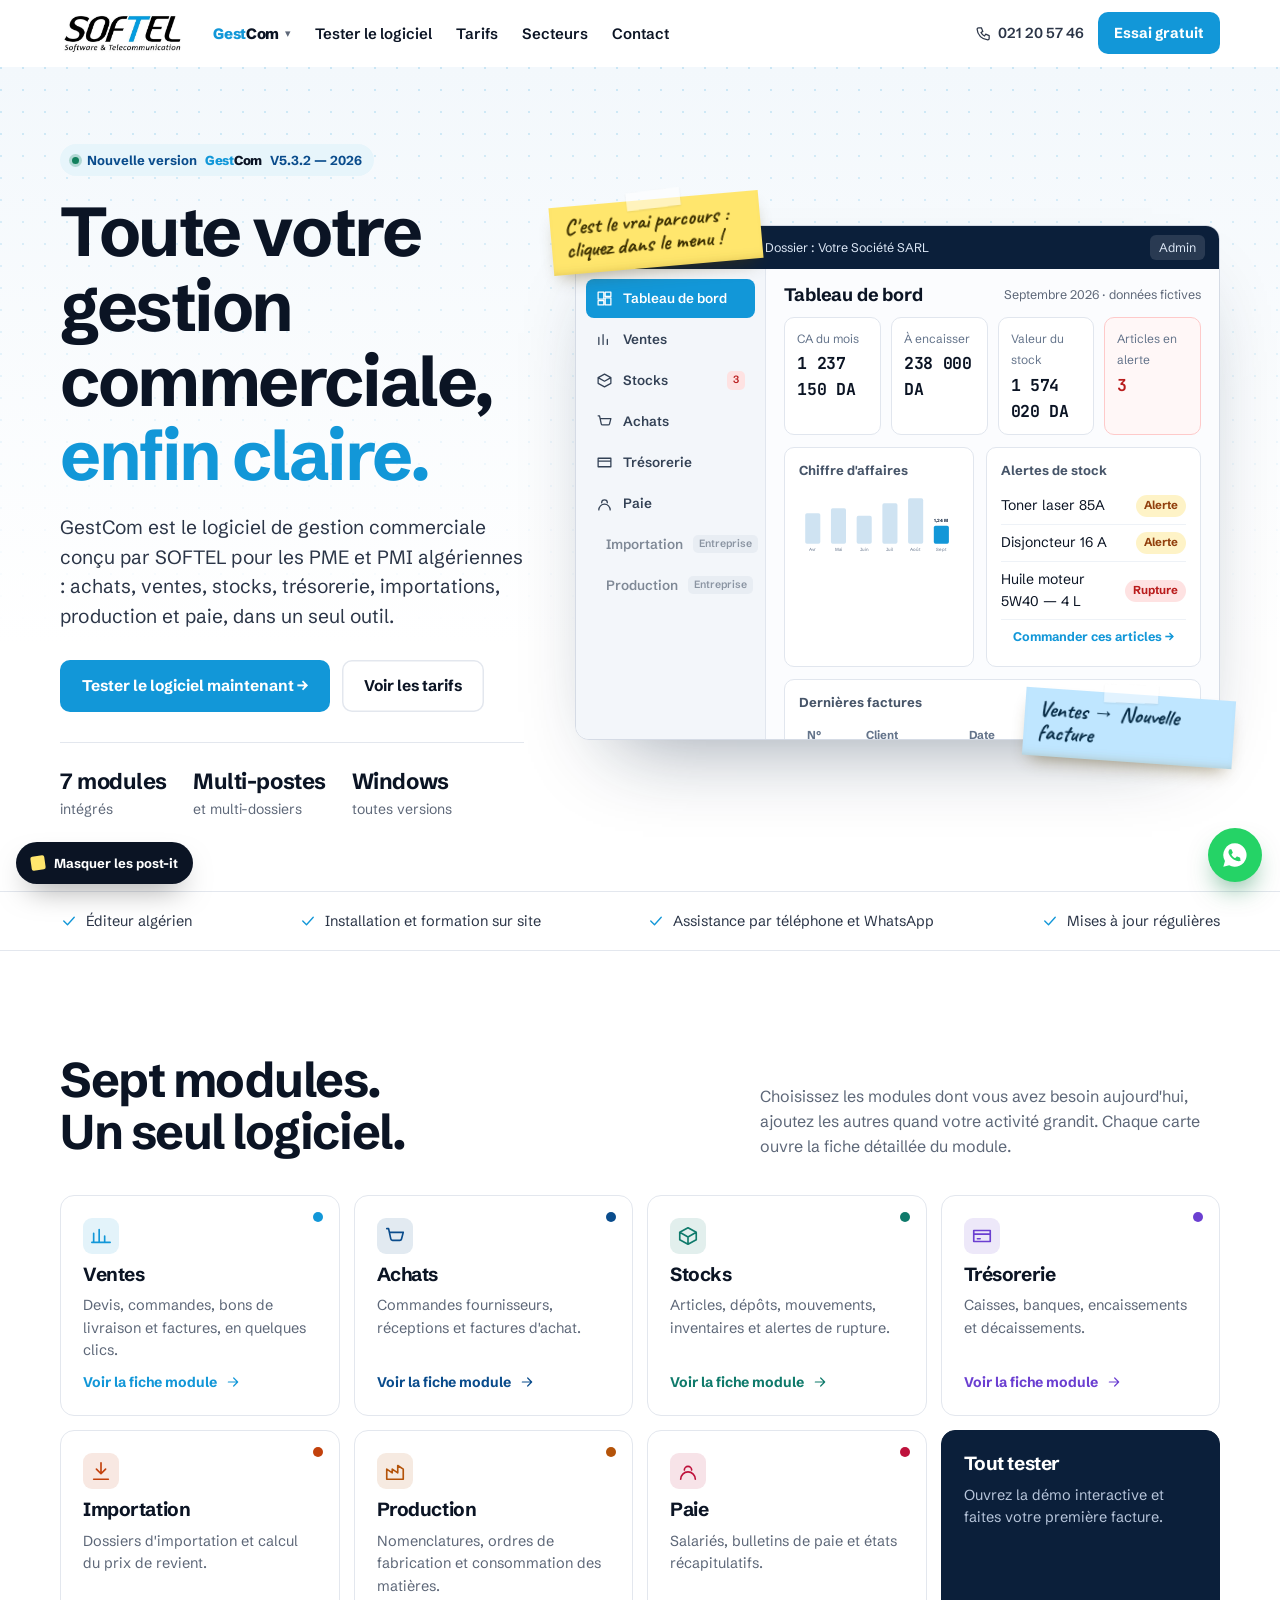
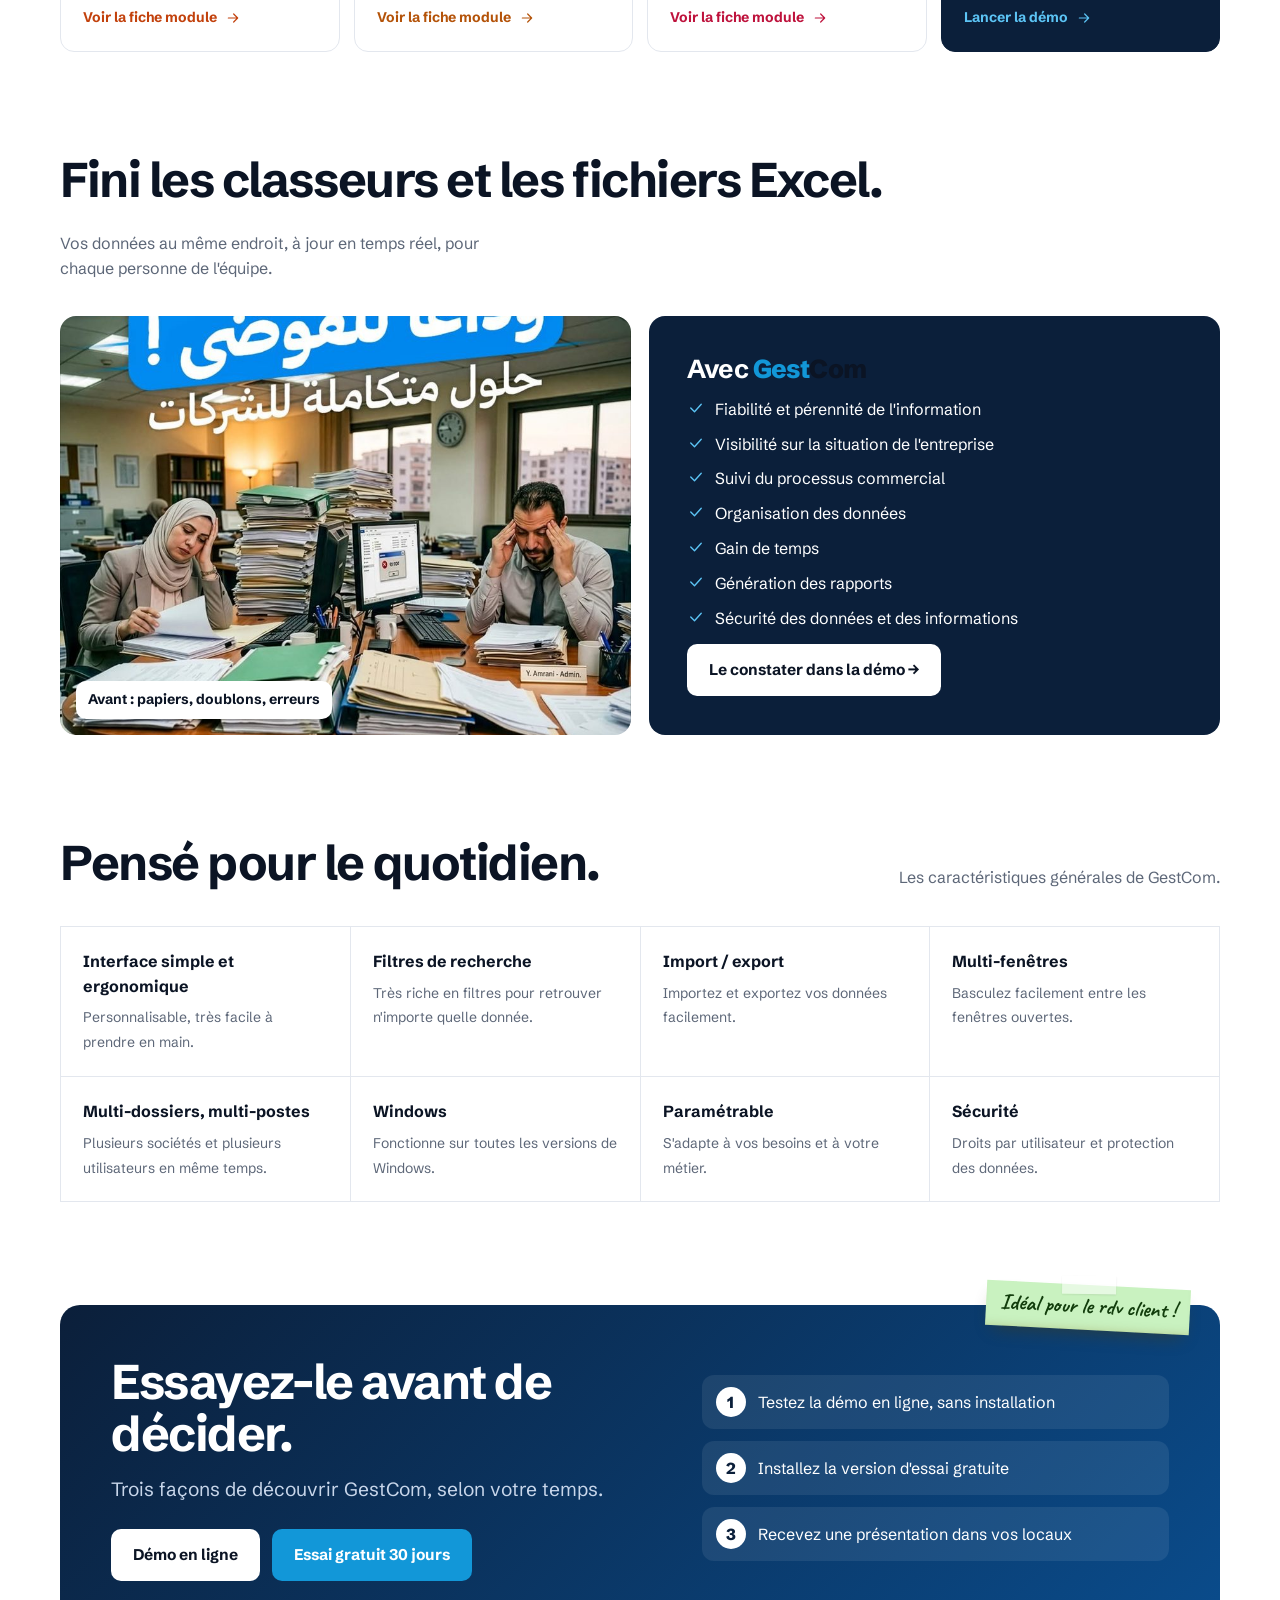
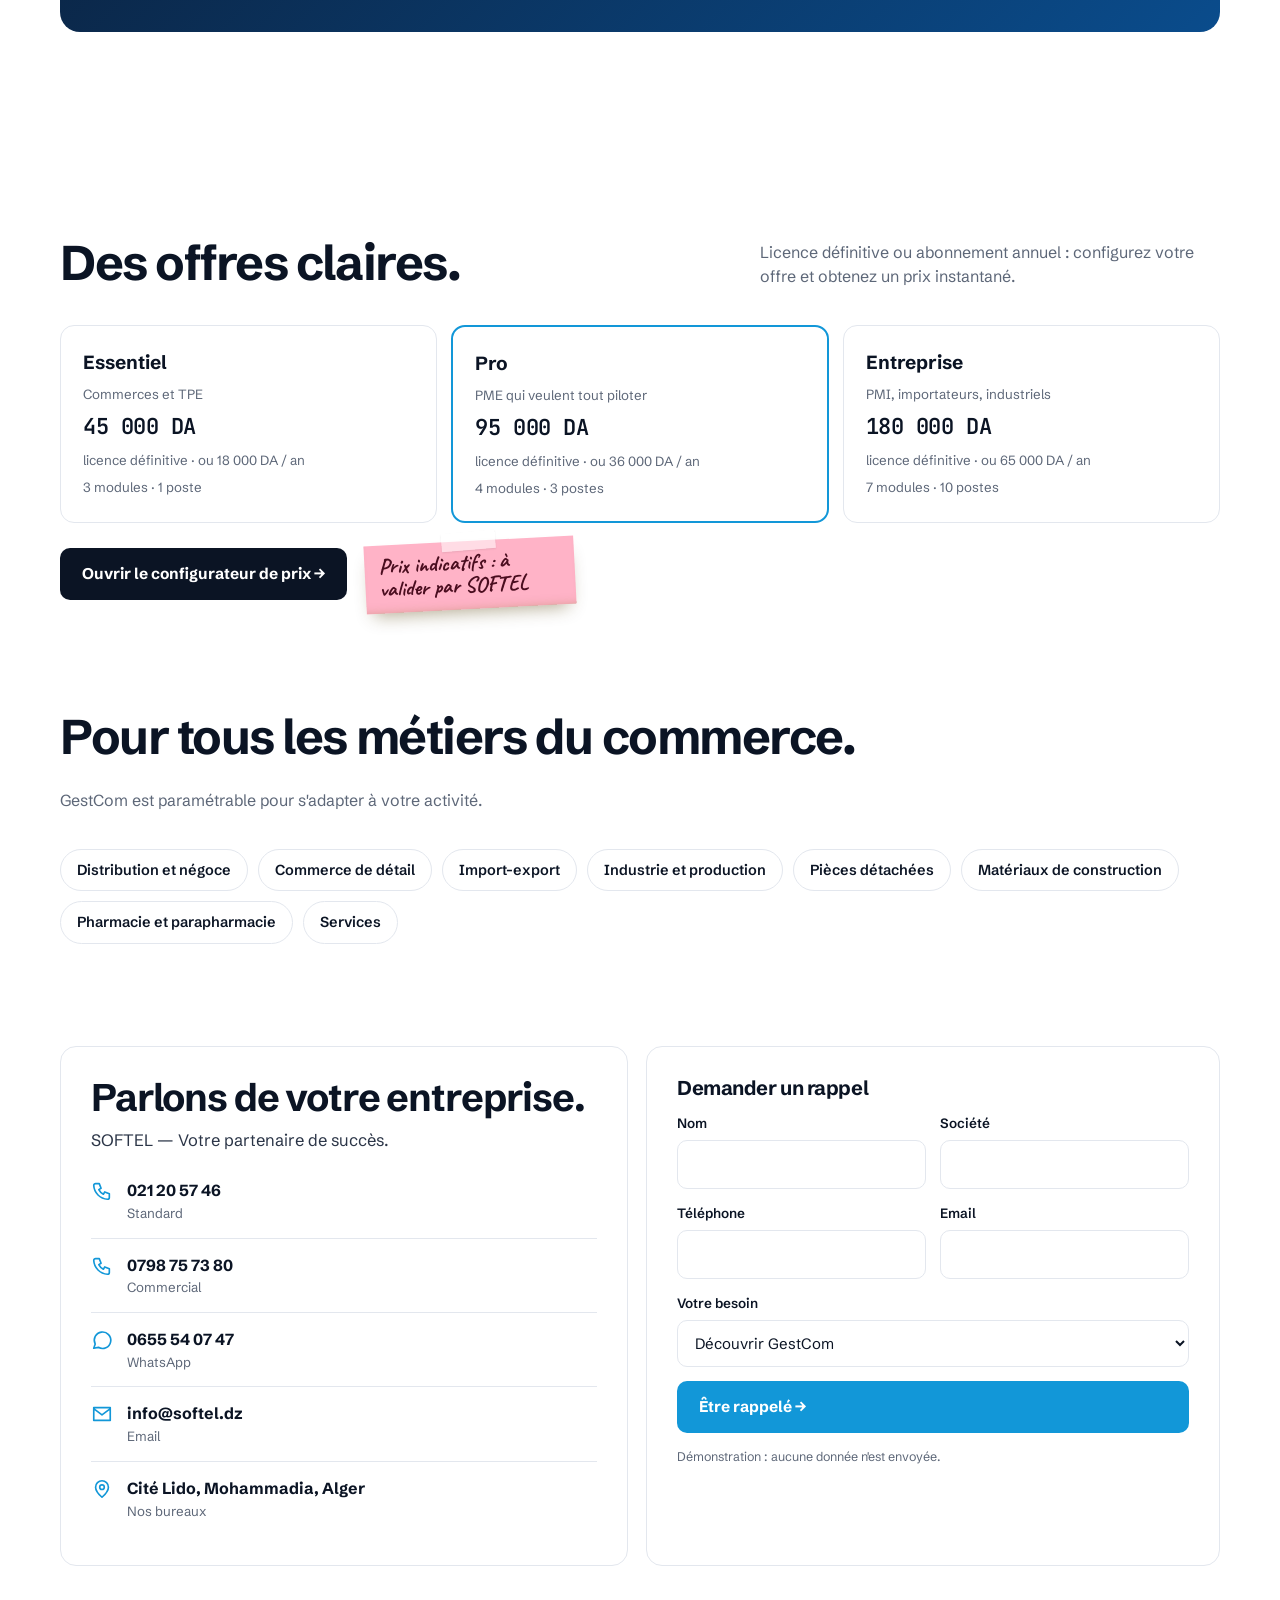
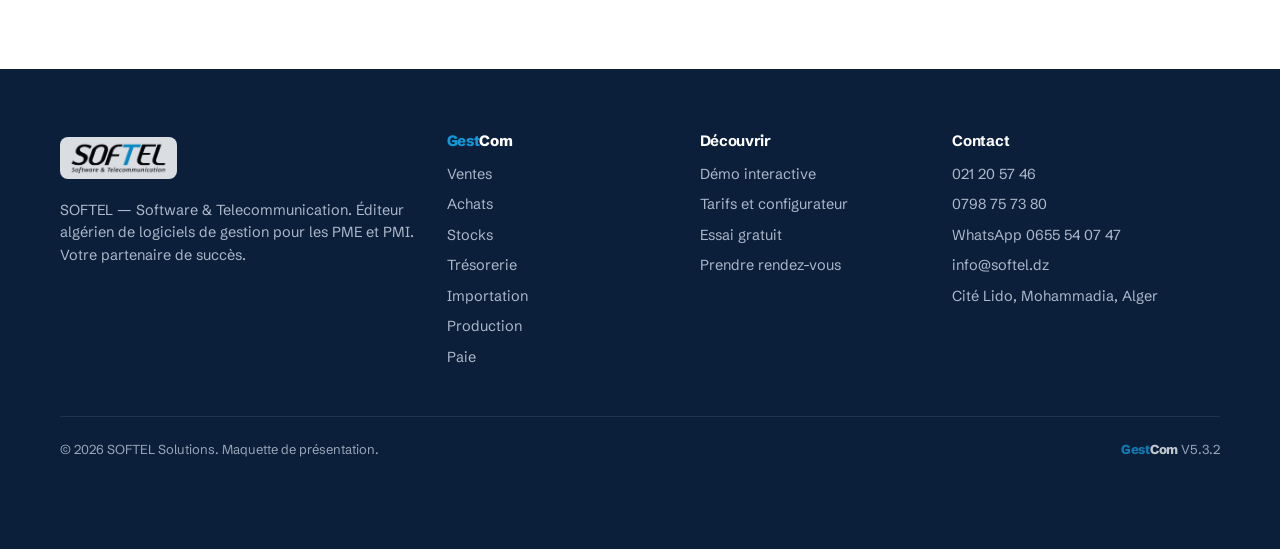
==== index.html @ 3050d49d "Maquette SOFTEL GestCom : démo interactive, modules, tarifs, essai" ====
<!DOCTYPE html>
<html lang="fr"><head>
<meta charset="utf-8"><meta name="viewport" content="width=device-width, initial-scale=1, viewport-fit=cover">
<link rel="preconnect" href="https://fonts.googleapis.com"><link rel="preconnect" href="https://fonts.gstatic.com" crossorigin>
<link href="https://fonts.googleapis.com/css2?family=Schibsted+Grotesk:wght@400;500;600;700;800&family=JetBrains+Mono:wght@400;600&family=Caveat:wght@600;700&display=swap" rel="stylesheet">
<link rel="stylesheet" href="style.css"><link rel="icon" href="img/softel-logo.png">
<title>SOFTEL Solutions — GestCom, logiciel de gestion commerciale</title>
<meta name="description" content="SOFTEL Solutions, éditeur algérien du logiciel de gestion commerciale GestCom : ventes, achats, stocks, trésorerie, importation, production et paie.">
</head><body>
<div id="hdr"></div>
<main id="app">
<section class="hero"><div class="wrap hg">
 <div><span class="tag"><span class="dot"></span>Nouvelle version <span class="gc"><b>Gest</b><i>Com</i></span> V5.3.2 — 2026</span>
  <h1 style="margin-top:18px">Toute votre gestion commerciale, <span style="color:var(--blue)">enfin claire.</span></h1>
  <p class="lead">GestCom est le logiciel de gestion commerciale conçu par SOFTEL pour les PME et PMI algériennes : achats, ventes, stocks, trésorerie, importations, production et paie, dans un seul outil.</p>
  <div class="acts"><a class="btn" href="demo.html">Tester le logiciel maintenant →</a><a class="btn ghost" href="tarifs.html">Voir les tarifs</a></div>
  <div class="proof"><div><b>7 modules</b>intégrés</div><div><b>Multi-postes</b>et multi-dossiers</div><div><b>Windows</b>toutes versions</div></div></div>
 <div class="hsim rv"><div id="hs"></div>
  <span class="postit p1" style="--r:-5deg">C'est le vrai parcours : cliquez dans le menu !</span>
  <span class="postit p2 bl" style="--r:4deg">Ventes → Nouvelle facture</span></div>
</div></section>
<div class="strip"><div class="wrap"><span>ICOK Éditeur algérien</span><span>ICOK Installation et formation sur site</span><span>ICOK Assistance par téléphone et WhatsApp</span><span>ICOK Mises à jour régulières</span></div></div>
<section id="modules"><div class="wrap"><div class="sh2 rv"><h2>Sept modules.<br>Un seul logiciel.</h2><p>Choisissez les modules dont vous avez besoin aujourd'hui, ajoutez les autres quand votre activité grandit. Chaque carte ouvre la fiche détaillée du module.</p></div>
 <div class="mods" id="mods"></div></div></section>
<section style="padding-top:0"><div class="wrap"><div class="sh2 rv"><h2>Fini les classeurs et les fichiers Excel.</h2><p>Vos données au même endroit, à jour en temps réel, pour chaque personne de l'équipe.</p></div>
 <div class="ba rv"><figure><img src="img/chaos.jpg" alt="Bureau encombré de dossiers papier" loading="lazy"><figcaption>Avant : papiers, doublons, erreurs</figcaption></figure>
 <div class="after"><h3 style="font-size:26px">Avec <span class="gc"><b>Gest</b><i>Com</i></span></h3><ul id="benef"></ul><div><a class="btn wh" href="demo.html">Le constater dans la démo →</a></div></div></div></div></section>
<section style="padding-top:0"><div class="wrap"><div class="sh2 rv"><h2>Pensé pour le quotidien.</h2><p>Les caractéristiques générales de GestCom.</p></div><div class="feats rv" id="feats"></div></div></section>
<section style="padding-top:0"><div class="wrap"><div class="tryband rv">
 <div><h2 style="color:#fff">Essayez-le avant de décider.</h2><p class="lead" style="margin:14px 0 24px">Trois façons de découvrir GestCom, selon votre temps.</p><div class="acts"><a class="btn wh" href="demo.html">Démo en ligne</a><a class="btn" href="essai.html">Essai gratuit 30 jours</a></div></div>
 <div class="steps3"><div>Testez la démo en ligne, sans installation</div><div>Installez la version d'essai gratuite</div><div>Recevez une présentation dans vos locaux</div></div>
 <span class="postit gr" style="--r:3deg;top:-20px;right:30px">Idéal pour le rdv client !</span></div></div></section>
<section id="tarifs"><div class="wrap"><div class="sh2 rv"><h2>Des offres claires.</h2><p>Licence définitive ou abonnement annuel : configurez votre offre et obtenez un prix instantané.</p></div>
 <div class="pp rv" id="pp" style="position:relative"></div><div style="margin-top:18px;position:relative" class="rv"><a class="btn dk" href="tarifs.html">Ouvrir le configurateur de prix →</a> <span class="postit inl pk" style="--r:-3deg;margin-left:14px">Prix indicatifs : à valider par SOFTEL</span></div></div></section>
<section id="secteurs" style="padding-top:0"><div class="wrap"><div class="sh2 rv"><h2>Pour tous les métiers du commerce.</h2><p>GestCom est paramétrable pour s'adapter à votre activité.</p></div><div class="sect rv" id="sect"></div></div></section>
<section id="contact" style="padding-top:0"><div class="wrap contact">
 <div class="card rv"><h2 style="font-size:clamp(28px,3vw,40px);margin-bottom:10px">Parlons de votre entreprise.</h2><p class="lead" style="font-size:16.5px;margin-bottom:10px">SOFTEL — Votre partenaire de succès.</p><div id="cinfo"></div></div>
 <div class="card rv"><h3 style="margin-bottom:14px">Demander un rappel</h3><form id="cf" class="fg"><label class="fld">Nom<input required></label><label class="fld">Société<input></label><label class="fld">Téléphone<input type="tel" required></label><label class="fld">Email<input type="email"></label><label class="fld full">Votre besoin<select><option>Découvrir GestCom</option><option>Demander un devis</option><option>Planifier une installation</option><option>Assistance client</option></select></label><button class="btn full">Être rappelé →</button><p class="note full">Démonstration : aucune donnée n'est envoyée.</p></form></div>
</div></section></main>
<div id="ftr"></div>
<script src="data.js"></script><script src="app.js"></script><script src="sim.js"></script>
<script>
Shell.init();
document.querySelectorAll('.strip span').forEach(s=>s.innerHTML=s.innerHTML.replace('ICOK',ic(I.check,18)));
mountSim(document.getElementById('hs'),{compact:true,start:'dash'});
document.getElementById('mods').innerHTML=MODULES.map(m=>`<a class="mod" href="module.html?m=${m.id}" style="--c:${m.c}"><span class="pls" title="Cliquez pour voir la fiche"></span><span class="mi" style="--c:${m.c}">${ic(m.ic)}</span><h3>${m.n}</h3><p>${m.s}</p><span class="go">Voir la fiche module ${ic(I.arrow,16)}</span></a>`).join('')+`<a class="mod all" href="demo.html" style="--c:#5cc4f5"><h3>Tout tester</h3><p>Ouvrez la démo interactive et faites votre première facture.</p><span class="go" style="color:#5cc4f5">Lancer la démo ${ic(I.arrow,16)}</span></a>`;
document.getElementById('benef').innerHTML=BENEFITS.map(b=>`<li>${ic(I.check,18)}<span>${b}</span></li>`).join('');
document.getElementById('feats').innerHTML=FEATURES.map(f=>`<div><b>${f[0]}</b><span>${f[1]}</span></div>`).join('');
document.getElementById('sect').innerHTML=SECTORS.map(s=>`<span>${s}</span>`).join('');
document.getElementById('pp').innerHTML=PLANS.map(p=>`<a class="${p.hl?'hl':''}" href="tarifs.html?plan=${p.id}"><b style="font-size:19px">${p.n}</b><small>${p.for}</small><span class="pr">${DA(p.lic)}</span><small>licence définitive · ou ${DA(p.ab)} / an</small><small>${p.mods.length} modules · ${p.postes} poste${p.postes>1?'s':''}</small></a>`).join('');
document.getElementById('cinfo').innerHTML=[[I.phone,SF.fixe,'Standard',SF.fixeTel],[I.phone,SF.mob,'Commercial',SF.mobTel],[I.wa,SF.wa2,'WhatsApp',SF.wa],[I.mail,SF.email,'Email','mailto:'+SF.email],[I.pin,SF.addr,'Nos bureaux',SF.map]].map(c=>`<a class="cl" href="${c[3]}"${c[3].startsWith('http')?' target="_blank" rel="noopener"':''}>${ic(c[0])}<span><b>${c[1]}</b><small>${c[2]}</small></span></a>`).join('');
document.getElementById('cf').onsubmit=e=>{e.preventDefault();e.target.innerHTML='<div class="full" style="padding:20px 0"><h3>Merci, nous vous rappelons rapidement.</h3><p class="note">(Simulation)</p></div>'};
document.querySelector('h1+.lead')||0;
</script></body></html>
---- style.css ----
:root{--ink:#0b1424;--ink2:#2b3547;--mut:#5d6778;--line:#e3e7ee;--bg:#fff;--paper:#f5f7fa;--blue:#1297d8;--deep:#0a4c8c;--navy:#0b1f3a;--ok:#12805c;--warn:#c2410c;--r:10px;--f:'Schibsted Grotesk',system-ui,sans-serif;--m:'JetBrains Mono',ui-monospace,monospace;--hand:'Caveat',cursive}
*{box-sizing:border-box;margin:0;padding:0}html{scroll-behavior:smooth;overflow-x:clip}
body{font-family:var(--f);color:var(--ink);background:var(--bg);line-height:1.55;-webkit-font-smoothing:antialiased;overflow-x:clip}
img{max-width:100%;display:block}a{color:inherit;text-decoration:none}button,input,select,textarea{font:inherit;color:inherit}
.wrap{max-width:1240px;margin:0 auto;padding-inline:clamp(16px,4vw,40px)}
h1,h2,h3,h4{line-height:1.08;letter-spacing:-.022em;font-weight:700}
h1{font-size:clamp(38px,5.4vw,72px);letter-spacing:-.035em}
h2{font-size:clamp(30px,3.8vw,50px);letter-spacing:-.03em}
h3{font-size:20px}
section{padding-block:clamp(60px,8vw,112px)}
.mono{font-family:var(--m);font-size:.9em}
.lead{font-size:clamp(17px,1.5vw,19.5px);color:var(--ink2);max-width:58ch}
.gc{font-weight:800;letter-spacing:-.02em;white-space:nowrap}.gc b{color:var(--blue);font-weight:800}.gc i{font-style:normal;color:var(--ink)}
.dark .gc i,.ft .gc i{color:#fff}
.btn{display:inline-flex;align-items:center;gap:10px;background:var(--blue);color:#fff;border:0;border-radius:var(--r);padding:14px 22px;font-weight:700;font-size:15.5px;cursor:pointer;transition:.2s;white-space:nowrap}
.btn:hover{background:var(--deep)}.btn.sm{padding:10px 16px;font-size:14.5px}
.btn.ghost{background:transparent;color:var(--ink);box-shadow:inset 0 0 0 1.5px var(--line)}.btn.ghost:hover{box-shadow:inset 0 0 0 1.5px var(--ink)}
.btn.dk{background:var(--ink)}.btn.dk:hover{background:#000}
.btn.wh{background:#fff;color:var(--ink)}
.acts{display:flex;gap:12px;flex-wrap:wrap}
.rv{opacity:0;transform:translateY(18px);transition:opacity .7s cubic-bezier(.2,.7,.2,1),transform .7s cubic-bezier(.2,.7,.2,1)}.rv.in{opacity:1;transform:none}
@media (prefers-reduced-motion:reduce){.rv{opacity:1;transform:none}*{animation:none!important}}
/* header */
.hd{position:sticky;top:0;z-index:50;background:rgba(255,255,255,.92);backdrop-filter:blur(12px);-webkit-backdrop-filter:blur(12px);border-bottom:1px solid transparent;transition:.25s}
.hd.solid{border-color:var(--line)}
.hdi{display:flex;align-items:center;gap:28px;padding-block:12px}
.logo img{height:42px;width:auto}
.nav{display:flex;align-items:center;gap:24px;font-weight:600;font-size:15px;flex:1}
.nav>a.act,.nav>a:hover{color:var(--blue)}
.dd{position:relative}.dd>button{border:0;background:transparent;cursor:pointer;display:flex;gap:6px;align-items:center;padding:8px 0;font-weight:700}
.car{font-size:11px;color:var(--mut)}
.ddm{position:absolute;top:100%;left:-18px;width:620px;display:grid;grid-template-columns:1fr 1fr;gap:4px;background:#fff;border:1px solid var(--line);border-radius:14px;padding:10px;box-shadow:0 30px 60px -30px rgba(11,20,36,.35);opacity:0;pointer-events:none;transform:translateY(6px);transition:.2s}
.dd:hover .ddm,.dd:focus-within .ddm{opacity:1;pointer-events:auto;transform:none}
.ddm a{display:flex;gap:12px;padding:10px;border-radius:10px}.ddm a:hover{background:var(--paper)}
.ddm b{display:block;font-size:14.5px}.ddm small{color:var(--mut);font-size:12.5px;line-height:1.35;display:block}
.mi{width:36px;height:36px;border-radius:9px;background:color-mix(in srgb,var(--c) 12%,#fff);color:var(--c);display:grid;place-items:center;flex:none}
.hr{display:flex;align-items:center;gap:14px}.lnk{display:inline-flex;gap:6px;align-items:center;font-weight:600;font-size:14.5px;color:var(--ink2)}
.burger{display:none;width:42px;height:42px;border:1px solid var(--line);background:#fff;border-radius:10px;font-size:19px;cursor:pointer}
.mnav{display:none}
@media(max-width:1020px){.nav,.lnk{display:none}.burger{display:grid;place-items:center}.hdi{justify-content:space-between}.mnav.open{display:flex;flex-direction:column;padding:6px clamp(16px,4vw,40px) 18px;border-top:1px solid var(--line)}.mnav a{padding:12px 0;border-bottom:1px solid var(--line);font-weight:600}}
/* post-it */
@keyframes bob{0%,100%{transform:rotate(var(--r)) translateY(0)}50%{transform:rotate(var(--r)) translateY(-4px)}}
.postit{position:absolute;z-index:6;font-family:var(--hand);font-size:22px;line-height:1.05;font-weight:700;color:#3b2f00;background:#ffe66d;padding:10px 14px 12px;min-width:120px;max-width:210px;box-shadow:0 10px 18px -8px rgba(80,60,0,.45),inset 0 -8px 12px -10px rgba(120,90,0,.35);transform:rotate(var(--r));animation:bob 3.2s ease-in-out infinite;pointer-events:none}
.postit::before{content:"";position:absolute;top:-9px;left:50%;width:54px;height:18px;margin-left:-27px;background:rgba(255,255,255,.55);transform:rotate(-2deg);box-shadow:0 1px 2px rgba(0,0,0,.08)}
.postit.pk{background:#ffb3c7;color:#4a0d1f}.postit.bl{background:#bfe6ff;color:#062b45}.postit.gr{background:#c9f2c0;color:#123d0c}
.postit.inl{position:relative;display:inline-block;vertical-align:middle}
.nopost .postit{display:none!important}
.ptog{position:fixed;left:16px;bottom:calc(16px + env(safe-area-inset-bottom,0px));z-index:80;display:inline-flex;align-items:center;gap:9px;border:0;cursor:pointer;background:var(--ink);color:#fff;font-weight:700;font-size:13px;padding:11px 15px;border-radius:999px;box-shadow:0 14px 30px -12px rgba(0,0,0,.5)}
.ptog .pin{width:14px;height:14px;background:#ffe66d;border-radius:2px;transform:rotate(-8deg)}
.wa{position:fixed;right:18px;bottom:calc(18px + env(safe-area-inset-bottom,0px));z-index:70;width:54px;height:54px;border-radius:50%;background:#25d366;color:#fff;display:grid;place-items:center;box-shadow:0 14px 28px -10px rgba(0,120,60,.7)}
#toast{position:fixed;top:84px;right:18px;z-index:95;background:var(--ink);color:#fff;border-radius:12px;padding:14px 18px;max-width:340px;transform:translateX(130%);transition:.35s cubic-bezier(.2,.8,.2,1);font-size:14.5px}
#toast.on{transform:none}
/* footer */
.ft{background:var(--navy);color:#c9d3e3;padding-top:64px}
.ft .logo img{background:#fff;border-radius:8px;padding:4px 8px}
.ftop{display:grid;grid-template-columns:1.6fr 1fr 1fr 1.2fr;gap:30px}
.ftop p{margin-top:16px;max-width:360px;font-size:14.5px;opacity:.85}
.ftop h4{color:#fff;font-size:15px;margin-bottom:10px}
.ftop a{display:block;font-size:14.5px;padding:4px 0;opacity:.85}.ftop a:hover{opacity:1;color:#fff}
.fbot{display:flex;justify-content:space-between;gap:12px;flex-wrap:wrap;border-top:1px solid rgba(255,255,255,.12);margin-top:44px;padding-block:22px 90px;font-size:13px;opacity:.75}
@media(max-width:860px){.ftop{grid-template-columns:1fr 1fr}.ftop>div:first-child{grid-column:1/-1}}
/* forms */
.fld{display:flex;flex-direction:column;gap:6px;font-size:13.5px;font-weight:600}
.fld input,.fld select,.fld textarea{border:1px solid var(--line);border-radius:var(--r);padding:12px 13px;font-weight:400;font-size:15px;background:#fff;outline:0}
.fld input:focus,.fld select:focus,.fld textarea:focus{border-color:var(--blue);box-shadow:0 0 0 3px color-mix(in srgb,var(--blue) 18%,transparent)}
.fg{display:grid;grid-template-columns:1fr 1fr;gap:14px}.fg .full{grid-column:1/-1}
@media(max-width:620px){.fg{grid-template-columns:1fr}}
.card{background:#fff;border:1px solid var(--line);border-radius:16px;padding:clamp(20px,2.6vw,30px)}
.note{font-size:12.5px;color:var(--mut)}
.crumb{font-size:13px;color:var(--mut);padding-top:22px}.crumb a:hover{color:var(--blue)}
.tag{display:inline-flex;align-items:center;gap:8px;font-size:13px;font-weight:700;color:var(--deep);background:color-mix(in srgb,var(--blue) 10%,#fff);padding:6px 12px;border-radius:999px}
.tag .dot{width:7px;height:7px;border-radius:50%;background:var(--ok);box-shadow:0 0 0 3px color-mix(in srgb,var(--ok) 25%,transparent)}
/* ===== Simulateur GestCom ===== */
.sim{background:#fff;border:1px solid #d5dbe5;border-radius:14px;overflow:hidden;box-shadow:0 40px 80px -40px rgba(11,31,58,.45);font-size:14px;text-align:left}
.stb{display:flex;align-items:center;gap:12px;padding:9px 14px;background:#0b1f3a;color:#dbe6f5;font-size:12.5px}
.stb .gc i{color:#fff}.dots{display:flex;gap:6px}.dots i{width:10px;height:10px;border-radius:50%;background:#ff5f57}.dots i:nth-child(2){background:#febc2e}.dots i:nth-child(3){background:#28c840}
.stt{flex:1;white-space:nowrap;overflow:hidden;text-overflow:ellipsis}.usr{background:rgba(255,255,255,.12);padding:3px 9px;border-radius:6px}
.sbody{display:grid;grid-template-columns:190px 1fr;min-height:520px}
.snav{background:#f3f6fa;border-right:1px solid #e1e6ee;padding:10px;display:flex;flex-direction:column;gap:2px}
.snav button{display:flex;align-items:center;gap:10px;border:0;background:transparent;padding:9px 10px;border-radius:8px;cursor:pointer;font-weight:600;font-size:13.5px;color:#334155;text-align:left}
.snav button:hover{background:#e7edf5}.snav button.on{background:#1297d8;color:#fff}
.snav button.lk{opacity:.6}.snav em{margin-left:auto;font-style:normal;font-size:10.5px;background:#e2e8f0;color:#475569;padding:1px 6px;border-radius:5px}
.snav em.al{background:#fee2e2;color:#b91c1c}.snav button.on em{background:rgba(255,255,255,.25);color:#fff}
.smain{padding:16px 18px;overflow:auto;max-height:640px;background:#fbfcfe}
.sim.cmp .smain{max-height:470px}.sim.cmp .sbody{min-height:470px}
.sh{display:flex;justify-content:space-between;align-items:center;gap:10px;margin-bottom:12px;flex-wrap:wrap}.sh h4{font-size:18px;letter-spacing:-.01em}
.kpis{display:grid;grid-template-columns:repeat(4,1fr);gap:10px;margin-bottom:12px}.kpis.k2{grid-template-columns:repeat(3,1fr)}
.kpis div{background:#fff;border:1px solid #e1e6ee;border-radius:10px;padding:10px 12px}.kpis small{color:#64748b;font-size:12px}.kpis b{display:block;font-size:16.5px;font-family:var(--m);letter-spacing:-.02em;margin-top:2px}
.kpis .al{border-color:#fecaca;background:#fff7f7}.kpis .al b{color:#b91c1c}
.g2{display:grid;grid-template-columns:1.4fr 1fr;gap:12px}.g2b{grid-template-columns:.8fr 1.2fr}
.pn{background:#fff;border:1px solid #e1e6ee;border-radius:10px;padding:12px 14px;margin-bottom:12px}
.pn h5{font-size:13px;color:#475569;margin-bottom:8px;font-weight:700}
.chart{width:100%;height:auto}.chart text{font-size:10px;fill:#64748b;font-family:var(--f)}.chart text.v{fill:#0b1f3a;font-weight:700}
.row{display:flex;justify-content:space-between;align-items:center;gap:10px;padding:7px 0;border-bottom:1px solid #eef2f7}.row:last-child{border:0}.rw{display:flex;gap:6px;align-items:center;flex-wrap:wrap;justify-content:flex-end}
.bd{font-size:11.5px;font-weight:700;padding:2px 8px;border-radius:999px;white-space:nowrap}.bd.ok{background:#dcfce7;color:#166534}.bd.wt{background:#fef3c7;color:#92400e}.bd.ko{background:#fee2e2;color:#b91c1c}
.sb{display:inline-flex;align-items:center;gap:6px;border:1px solid #d5dbe5;background:#fff;padding:6px 11px;border-radius:7px;font-weight:700;font-size:12.5px;cursor:pointer;white-space:nowrap}
.sb:hover{border-color:#1297d8;color:#1297d8}.sb.pr{background:#1297d8;border-color:#1297d8;color:#fff}.sb.pr:hover{background:#0a4c8c;color:#fff}.sb.ln{border-color:transparent;color:#1297d8}
.tbl{overflow-x:auto}.tbl table,.doc table{width:100%;border-collapse:collapse;font-size:13px}
.tbl th,.doc th{text-align:left;font-size:11.5px;color:#64748b;font-weight:700;padding:7px 8px;border-bottom:1px solid #e1e6ee;white-space:nowrap}
.tbl td,.doc td{padding:8px;border-bottom:1px solid #eef2f7;vertical-align:middle}.n{text-align:right!important;white-space:nowrap}
.srch{border:1px solid #d5dbe5;border-radius:8px;padding:7px 10px;font-size:13px;width:220px}
.fl select{border:1px solid #d5dbe5;border-radius:6px;padding:5px;font-size:13px;max-width:230px}.fl input{width:64px;border:1px solid #d5dbe5;border-radius:6px;padding:5px;text-align:right}
.sl{display:flex;flex-direction:column;gap:4px;font-weight:700;font-size:12.5px;margin-bottom:10px}.sl select{border:1px solid #d5dbe5;border-radius:7px;padding:8px;font-size:14px;max-width:360px}
.tot{margin:12px 0 10px auto;max-width:300px;display:grid;gap:4px}.tot div{display:flex;justify-content:space-between;font-size:13.5px}.tot b{font-family:var(--m)}.tot .big{font-size:16px;border-top:1px solid #e1e6ee;padding-top:6px}
.pos{color:#15803d;font-family:var(--m)}.neg{color:#b91c1c;font-family:var(--m)}
.emp{display:block;width:100%;text-align:left;border:1px solid transparent;background:transparent;padding:9px 10px;border-radius:8px;cursor:pointer}.emp small{display:block;color:#64748b}.emp.on{background:#e8f4fb;border-color:#bfe0f3}
.lockv{text-align:center;padding:50px 20px;display:flex;flex-direction:column;align-items:center;gap:10px}.lockv h4{font-size:22px}
.rel{position:relative;display:inline-block}
.postit.n-new{top:44px;right:-10px;font-size:19px;min-width:150px}.postit.n-val{bottom:44px;right:0;font-size:19px}
.simod{position:fixed;inset:0;z-index:100;background:rgba(6,14,28,.6);display:grid;place-items:center;padding:16px;overflow:auto}
.doc{background:#fff;color:#0b1424;max-width:640px;width:100%;border-radius:10px;padding:28px;font-size:14px}
.dh{display:flex;justify-content:space-between;gap:16px;border-bottom:2px solid #0b1f3a;padding-bottom:12px}
@media(max-width:760px){.sbody{grid-template-columns:1fr}.snav{flex-direction:row;overflow-x:auto;border-right:0;border-bottom:1px solid #e1e6ee}.snav button{flex:none}.snav button span{white-space:nowrap}.kpis{grid-template-columns:1fr 1fr}.kpis.k2{grid-template-columns:1fr 1fr}.g2,.g2b{grid-template-columns:1fr}.stt{font-size:11px}.smain{max-height:none}.postit.n-new{right:auto;left:0}}
@media print{body>*:not(.simod){display:none!important}.simod{position:static;background:none;padding:0}.doc .acts{display:none}}
/* ===== Accueil ===== */
.hero{padding-block:clamp(40px,6vw,80px) 70px;background:linear-gradient(180deg,#f3f8fc 0%,#fff 70%);position:relative;overflow:hidden}
.hero::before{content:"";position:absolute;inset:0;background:radial-gradient(circle at 1px 1px,rgba(18,151,216,.18) 1px,transparent 0) 0 0/22px 22px;mask:linear-gradient(180deg,#000,transparent 70%);pointer-events:none}
.hg{position:relative;display:grid;grid-template-columns:.9fr 1.25fr;gap:clamp(24px,4vw,56px);align-items:center}
.hero h1 .gc{font-size:1em}
.hero .lead{margin:20px 0 28px}
.proof{display:flex;gap:26px;flex-wrap:wrap;margin-top:30px;padding-top:22px;border-top:1px solid var(--line);font-size:14px;color:var(--mut)}
.proof b{display:block;font-size:22px;color:var(--ink);letter-spacing:-.02em}
.hsim{position:relative}
.hsim .postit.p1{top:-26px;left:-24px}.hsim .postit.p2{bottom:-22px;right:-14px}
@media(max-width:1020px){.hg{grid-template-columns:1fr}.hsim .postit.p1{left:8px}}
.strip{border-block:1px solid var(--line);background:#fff}
.strip .wrap{display:flex;justify-content:space-between;gap:20px;flex-wrap:wrap;padding-block:18px;font-size:14.5px;color:var(--ink2)}
.strip span{display:inline-flex;align-items:center;gap:8px}.strip svg{color:var(--blue)}
.sh2{display:flex;justify-content:space-between;align-items:flex-end;gap:24px;flex-wrap:wrap;margin-bottom:36px}.sh2 p{max-width:460px;color:var(--mut)}
.mods{display:grid;grid-template-columns:repeat(4,1fr);gap:14px}
.mod{position:relative;border:1px solid var(--line);border-radius:14px;padding:22px;display:flex;flex-direction:column;gap:10px;transition:.25s;background:#fff}
.mod:hover{border-color:var(--c);transform:translateY(-3px);box-shadow:0 20px 40px -26px rgba(11,31,58,.35)}
.mod h3{font-size:19px}.mod p{font-size:14.5px;color:var(--mut)}
.mod .go{margin-top:auto;display:inline-flex;align-items:center;gap:8px;font-weight:700;font-size:14px;color:var(--c)}
.mod .pls{position:absolute;top:16px;right:16px;width:10px;height:10px;border-radius:50%;background:var(--c);box-shadow:0 0 0 0 var(--c);animation:pl 2s infinite}
@keyframes pl{0%{box-shadow:0 0 0 0 color-mix(in srgb,var(--c) 60%,transparent)}70%{box-shadow:0 0 0 10px transparent}100%{box-shadow:0 0 0 0 transparent}}
.mod.all{background:var(--navy);color:#fff;border-color:var(--navy);justify-content:center}.mod.all p{color:#b8c6db}
@media(max-width:1020px){.mods{grid-template-columns:1fr 1fr}}@media(max-width:560px){.mods{grid-template-columns:1fr}}
.ba{display:grid;grid-template-columns:1fr 1fr;gap:18px;align-items:stretch}
.ba figure{position:relative;border-radius:16px;overflow:hidden;min-height:340px}
.ba img{width:100%;height:100%;object-fit:cover;position:absolute;inset:0}
.ba figcaption{position:absolute;left:16px;bottom:16px;background:#fff;border-radius:10px;padding:8px 12px;font-weight:700;font-size:14px}
.after{background:var(--navy);color:#fff;border-radius:16px;padding:clamp(24px,3vw,40px);display:flex;flex-direction:column;gap:14px}
.after ul{list-style:none;display:grid;gap:10px}.after li{display:flex;gap:10px;align-items:flex-start}.after li svg{color:#5cc4f5;flex:none;margin-top:2px}
@media(max-width:860px){.ba{grid-template-columns:1fr}}
.feats{display:grid;grid-template-columns:repeat(4,1fr);border-top:1px solid var(--line);border-left:1px solid var(--line)}
.feats div{border-right:1px solid var(--line);border-bottom:1px solid var(--line);padding:22px}
.feats b{display:block;margin-bottom:6px;font-size:16px}.feats span{font-size:14px;color:var(--mut)}
@media(max-width:900px){.feats{grid-template-columns:1fr 1fr}}@media(max-width:520px){.feats{grid-template-columns:1fr}}
.tryband{background:linear-gradient(135deg,#0b1f3a,#0a4c8c);color:#fff;border-radius:20px;padding:clamp(28px,4vw,54px);display:grid;grid-template-columns:1.2fr 1fr;gap:30px;align-items:center;position:relative}
.tryband .lead{color:#c8d6ea}.tryband .steps3{display:grid;gap:12px;counter-reset:s}
.tryband .steps3 div{display:flex;gap:12px;align-items:center;background:rgba(255,255,255,.08);border-radius:12px;padding:12px 14px;counter-increment:s}
.tryband .steps3 div::before{content:counter(s);width:30px;height:30px;border-radius:50%;background:#fff;color:var(--navy);display:grid;place-items:center;font-weight:800;flex:none}
@media(max-width:860px){.tryband{grid-template-columns:1fr}}
.sect{display:flex;flex-wrap:wrap;gap:10px}.sect span{border:1px solid var(--line);border-radius:999px;padding:9px 16px;font-weight:600;font-size:14.5px;background:#fff}
.pp{display:grid;grid-template-columns:repeat(3,1fr);gap:14px}
.pp a{border:1px solid var(--line);border-radius:14px;padding:22px;display:flex;flex-direction:column;gap:6px;position:relative;transition:.2s}.pp a:hover{border-color:var(--blue)}
.pp a.hl{border:2px solid var(--blue)}.pp .pr{font-family:var(--m);font-size:22px;font-weight:600;letter-spacing:-.02em}.pp small{color:var(--mut)}
@media(max-width:860px){.pp{grid-template-columns:1fr}}
.contact{display:grid;grid-template-columns:1fr 1fr;gap:18px}
.cl{display:flex;gap:14px;align-items:flex-start;padding:14px 0;border-bottom:1px solid var(--line)}.cl:last-child{border:0}.cl svg{color:var(--blue);flex:none;margin-top:2px}.cl small{display:block;color:var(--mut)}
@media(max-width:860px){.contact{grid-template-columns:1fr}}
/* ===== Pages ===== */
.ph{padding-block:10px 30px}.ph h1{font-size:clamp(34px,4.6vw,60px);margin-top:12px}.ph .lead{margin-top:14px}
.demo-l{display:grid;grid-template-columns:1fr 300px;gap:22px;align-items:start;padding-bottom:70px}
.miss{position:sticky;top:88px;display:flex;flex-direction:column;gap:12px}
.mbar{height:8px;border-radius:4px;background:var(--line);overflow:hidden}.mbar i{display:block;height:100%;background:var(--ok);transition:width .5s}
.mt{display:flex;gap:10px;align-items:flex-start;font-size:14.5px;padding:10px 0;border-bottom:1px solid var(--line);cursor:pointer}
.mt .cb{width:22px;height:22px;border-radius:6px;border:2px solid var(--line);flex:none;display:grid;place-items:center;color:#fff}
.mt.done .cb{background:var(--ok);border-color:var(--ok)}.mt.done span{text-decoration:line-through;color:var(--mut)}
.mt small{display:block;color:var(--mut)}
.win{background:#e9f8f1;border:1px solid #b7e6cf;border-radius:14px;padding:16px;display:none}.win.on{display:block}
@media(max-width:1020px){.demo-l{grid-template-columns:1fr}.miss{position:static;order:-1}}
.demo-wrap{position:relative}
.demo-wrap .postit.d1{top:-30px;left:24px}.demo-wrap .postit.d2{top:120px;left:-20px}
@media(max-width:760px){.demo-wrap .postit.d2{display:none}}
/* tarifs */
.bill{display:inline-flex;background:var(--paper);border:1px solid var(--line);border-radius:12px;padding:4px;gap:4px}
.bill button{border:0;background:transparent;padding:10px 16px;border-radius:9px;font-weight:700;cursor:pointer;font-size:14.5px}.bill button.on{background:#fff;box-shadow:0 2px 8px -3px rgba(0,0,0,.2)}
.plans{display:grid;grid-template-columns:repeat(3,1fr);gap:16px;margin-top:26px}
.plan{border:1px solid var(--line);border-radius:18px;padding:26px;display:flex;flex-direction:column;gap:14px;position:relative;background:#fff;cursor:pointer;transition:.2s}
.plan:hover{border-color:var(--blue)}.plan.on{border:2px solid var(--blue);box-shadow:0 30px 60px -36px rgba(18,151,216,.6)}
.plan .pop{position:absolute;top:-12px;left:24px;background:var(--blue);color:#fff;font-size:12px;font-weight:800;padding:4px 10px;border-radius:999px}
.plan .pr{font-family:var(--m);font-size:32px;font-weight:600;letter-spacing:-.03em}.plan .pr small{font-family:var(--f);font-size:14px;color:var(--mut);font-weight:500;letter-spacing:0}
.plan ul{list-style:none;display:grid;gap:8px;font-size:14.5px}.plan li{display:flex;gap:9px}.plan li svg{color:var(--ok);flex:none;margin-top:2px}.plan li.no{color:#9aa3b2}.plan li.no svg{color:#cbd2dc}
@media(max-width:960px){.plans{grid-template-columns:1fr}}
.cfg{display:grid;grid-template-columns:1fr 380px;gap:22px;align-items:start;margin-top:40px}
.cfgsum{position:sticky;top:88px}
.opt{display:flex;justify-content:space-between;align-items:center;gap:12px;padding:14px 0;border-bottom:1px solid var(--line)}
.opt label{display:flex;gap:12px;align-items:center;cursor:pointer;font-weight:600}.opt input[type=checkbox]{width:19px;height:19px;accent-color:var(--blue)}
.opt small{color:var(--mut);font-weight:400;display:block}
.rng{width:100%;accent-color:var(--blue)}
.srow{display:flex;justify-content:space-between;gap:10px;font-size:14.5px;padding:5px 0}.srow b{font-family:var(--m)}
.srow.t{border-top:1px solid var(--line);margin-top:8px;padding-top:12px;font-size:19px}
@media(max-width:960px){.cfg{grid-template-columns:1fr}.cfgsum{position:static}}
table.cmp{width:100%;border-collapse:collapse;font-size:14.5px}table.cmp th,table.cmp td{padding:12px;border-bottom:1px solid var(--line);text-align:center}table.cmp th:first-child,table.cmp td:first-child{text-align:left}
table.cmp thead th{font-size:15px}.yes{color:var(--ok);font-weight:800}.nop{color:#c0c7d2}
details.faq{border-bottom:1px solid var(--line);padding:16px 0}details.faq summary{font-weight:700;cursor:pointer;font-size:16.5px}details.faq p{margin-top:10px;color:var(--ink2);max-width:75ch}
/* module */
.mh{display:grid;grid-template-columns:1fr 1fr;gap:clamp(24px,4vw,56px);align-items:center;padding-block:20px 60px}
.mkp{display:grid;grid-template-columns:repeat(3,1fr);gap:10px;margin-top:26px}.mkp div{border:1px solid var(--line);border-radius:12px;padding:14px}.mkp b{display:block;font-size:20px;letter-spacing:-.02em}.mkp small{color:var(--mut)}
.flist{display:grid;grid-template-columns:1fr 1fr;gap:12px}.flist div{display:flex;gap:12px;border:1px solid var(--line);border-radius:12px;padding:16px;background:#fff}.flist svg{color:var(--c);flex:none}
@media(max-width:900px){.mh{grid-template-columns:1fr}.flist{grid-template-columns:1fr}}
.mnav2{display:flex;gap:8px;flex-wrap:wrap}.mnav2 a{border:1px solid var(--line);border-radius:999px;padding:8px 14px;font-weight:600;font-size:14px}.mnav2 a.on{background:var(--ink);color:#fff;border-color:var(--ink)}
/* essai */
.tabs2{display:flex;gap:6px;flex-wrap:wrap;margin-bottom:20px}.tabs2 button{border:1px solid var(--line);background:#fff;padding:11px 16px;border-radius:10px;font-weight:700;cursor:pointer}.tabs2 button.on{background:var(--ink);color:#fff;border-color:var(--ink)}
.slots{display:grid;grid-template-columns:repeat(4,1fr);gap:8px}.slots button{border:1px solid var(--line);background:#fff;border-radius:10px;padding:10px 6px;cursor:pointer;font-weight:600;font-size:13.5px}.slots button.on{border:2px solid var(--blue);color:var(--blue)}
.slots button small{display:block;color:var(--mut);font-weight:400}
@media(max-width:560px){.slots{grid-template-columns:repeat(2,1fr)}}
.okb{text-align:center;display:flex;flex-direction:column;align-items:center;gap:12px;padding:30px 10px}
.okb .ok{width:70px;height:70px;border-radius:50%;background:var(--ok);color:#fff;display:grid;place-items:center}
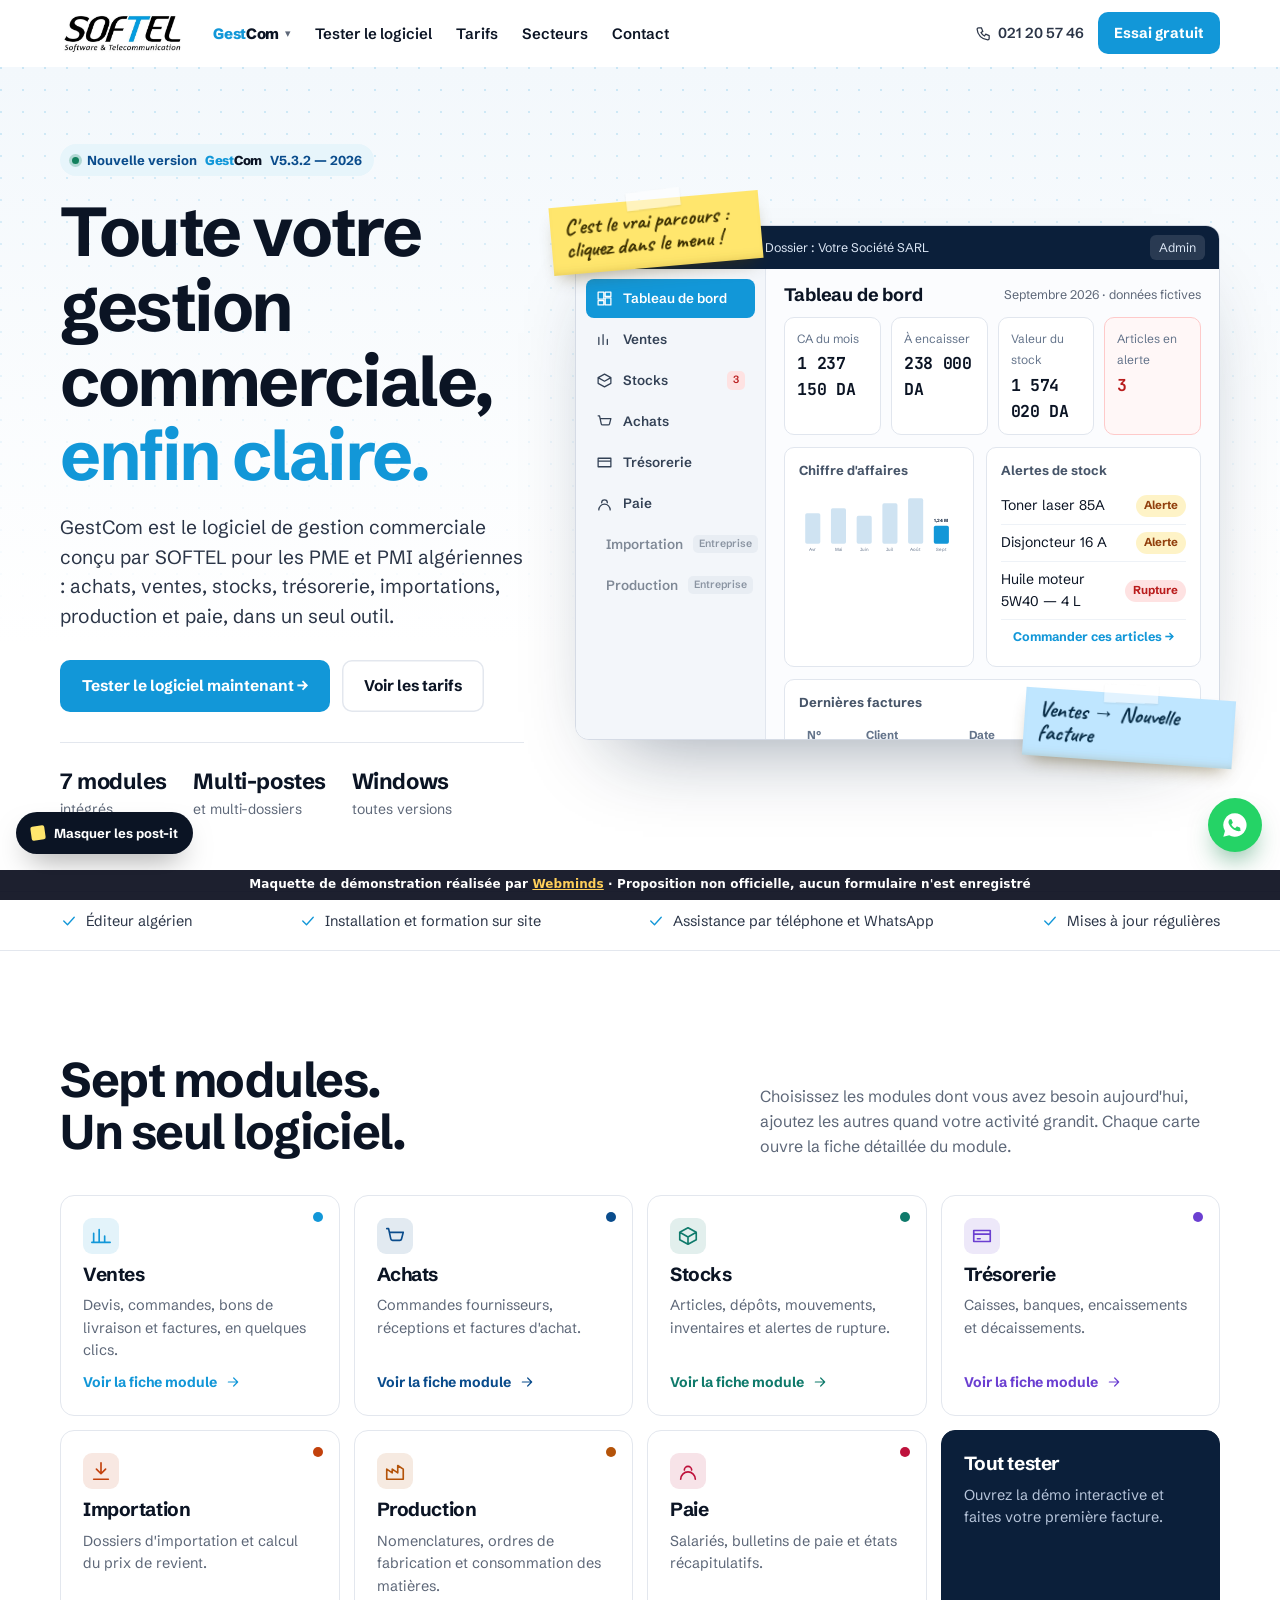
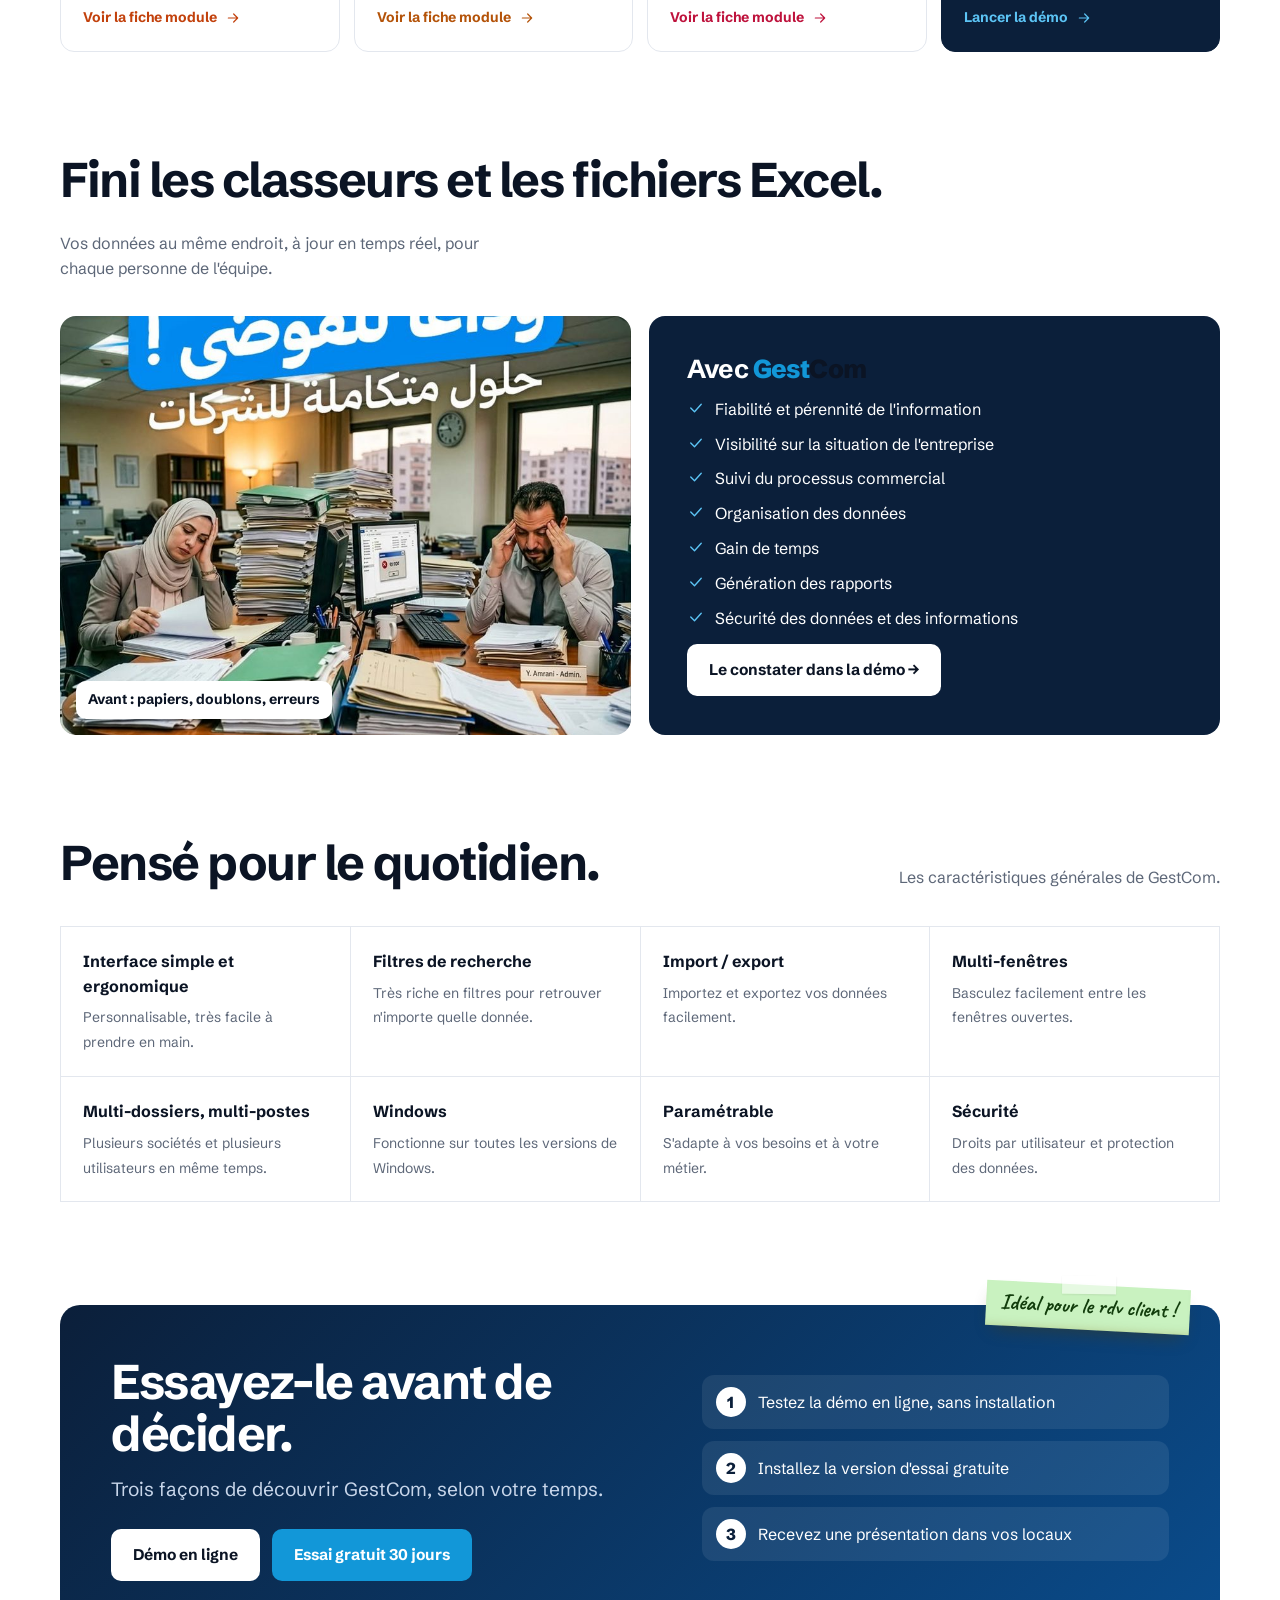
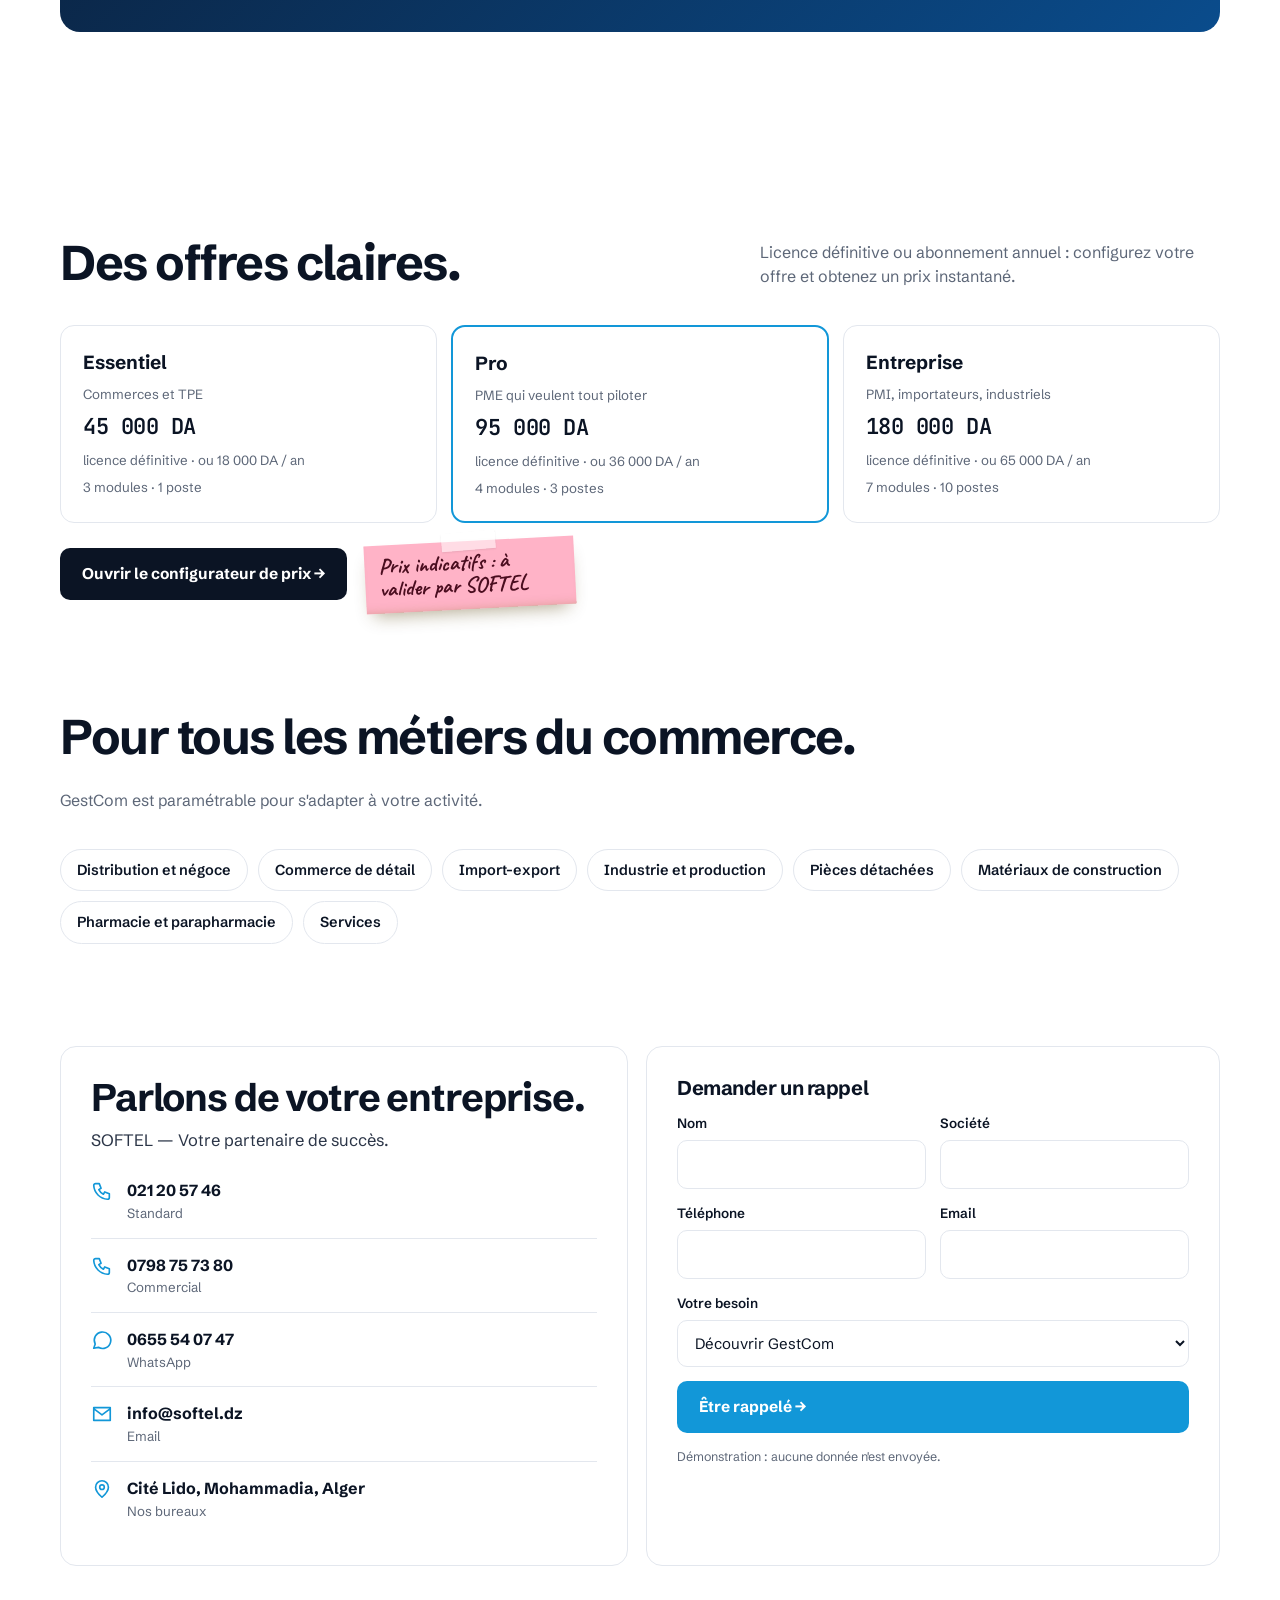
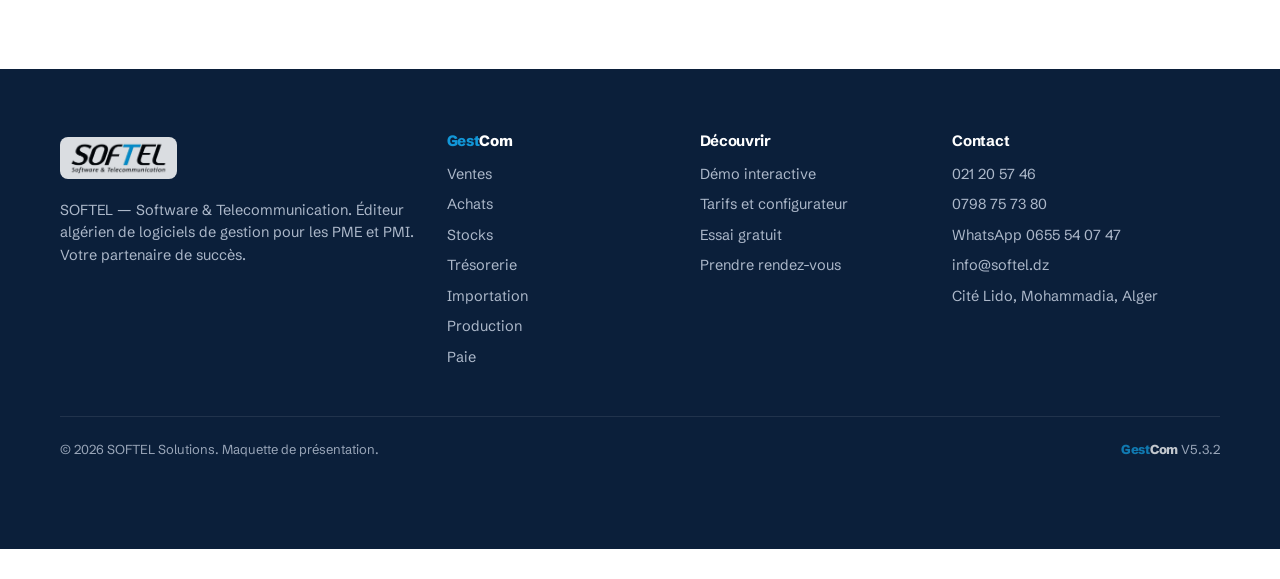
==== commit 8c0d796d: "Bandeau maquette de démonstration + noindex" ====
--- a/index.html
+++ b/index.html
@@ -6,7 +6,7 @@
 <link rel="stylesheet" href="style.css"><link rel="icon" href="img/softel-logo.png">
 <title>SOFTEL Solutions — GestCom, logiciel de gestion commerciale</title>
 <meta name="description" content="SOFTEL Solutions, éditeur algérien du logiciel de gestion commerciale GestCom : ventes, achats, stocks, trésorerie, importation, production et paie.">
-</head><body>
+<meta name="robots" content="noindex, nofollow"><!--wm-demo--></head><body>
 <div id="hdr"></div>
 <main id="app">
 <section class="hero"><div class="wrap hg">
@@ -51,4 +51,5 @@
 document.getElementById('cinfo').innerHTML=[[I.phone,SF.fixe,'Standard',SF.fixeTel],[I.phone,SF.mob,'Commercial',SF.mobTel],[I.wa,SF.wa2,'WhatsApp',SF.wa],[I.mail,SF.email,'Email','mailto:'+SF.email],[I.pin,SF.addr,'Nos bureaux',SF.map]].map(c=>`<a class="cl" href="${c[3]}"${c[3].startsWith('http')?' target="_blank" rel="noopener"':''}>${ic(c[0])}<span><b>${c[1]}</b><small>${c[2]}</small></span></a>`).join('');
 document.getElementById('cf').onsubmit=e=>{e.preventDefault();e.target.innerHTML='<div class="full" style="padding:20px 0"><h3>Merci, nous vous rappelons rapidement.</h3><p class="note">(Simulation)</p></div>'};
 document.querySelector('h1+.lead')||0;
-</script></body></html>+</script><div id="wm-demo" role="note" style="position:fixed;left:0;right:0;bottom:0;z-index:2147483000;background:rgba(10,14,30,.92);color:#fff;font:600 12px/1.3 system-ui,-apple-system,Segoe UI,Roboto,sans-serif;text-align:center;padding:7px 12px calc(7px + env(safe-area-inset-bottom,0px));letter-spacing:.01em">Maquette de démonstration réalisée par <a href="https://webminds.dz" style="color:#ffcf5a;text-decoration:underline" target="_blank" rel="noopener">Webminds</a> · Proposition non officielle, aucun formulaire n'est enregistré</div>
+<script>(function(){function f(){var b=document.getElementById('wm-demo');if(!b)return;var h=b.offsetHeight;document.body.style.paddingBottom=(parseFloat(getComputedStyle(document.body).paddingBottom)||0)+h+'px';document.querySelectorAll('body *').forEach(function(e){if(e===b||b.contains(e))return;var s=getComputedStyle(e);if(s.position!=='fixed')return;var bt=parseFloat(s.bottom);if(!isNaN(bt)&&bt<120&&s.bottom!=='auto'&&e.offsetHeight<window.innerHeight*.6){e.style.bottom=(bt+h)+'px'}})}if(document.readyState==='complete')f();else addEventListener('load',f)})();</script><!--wm-demo--></body></html>
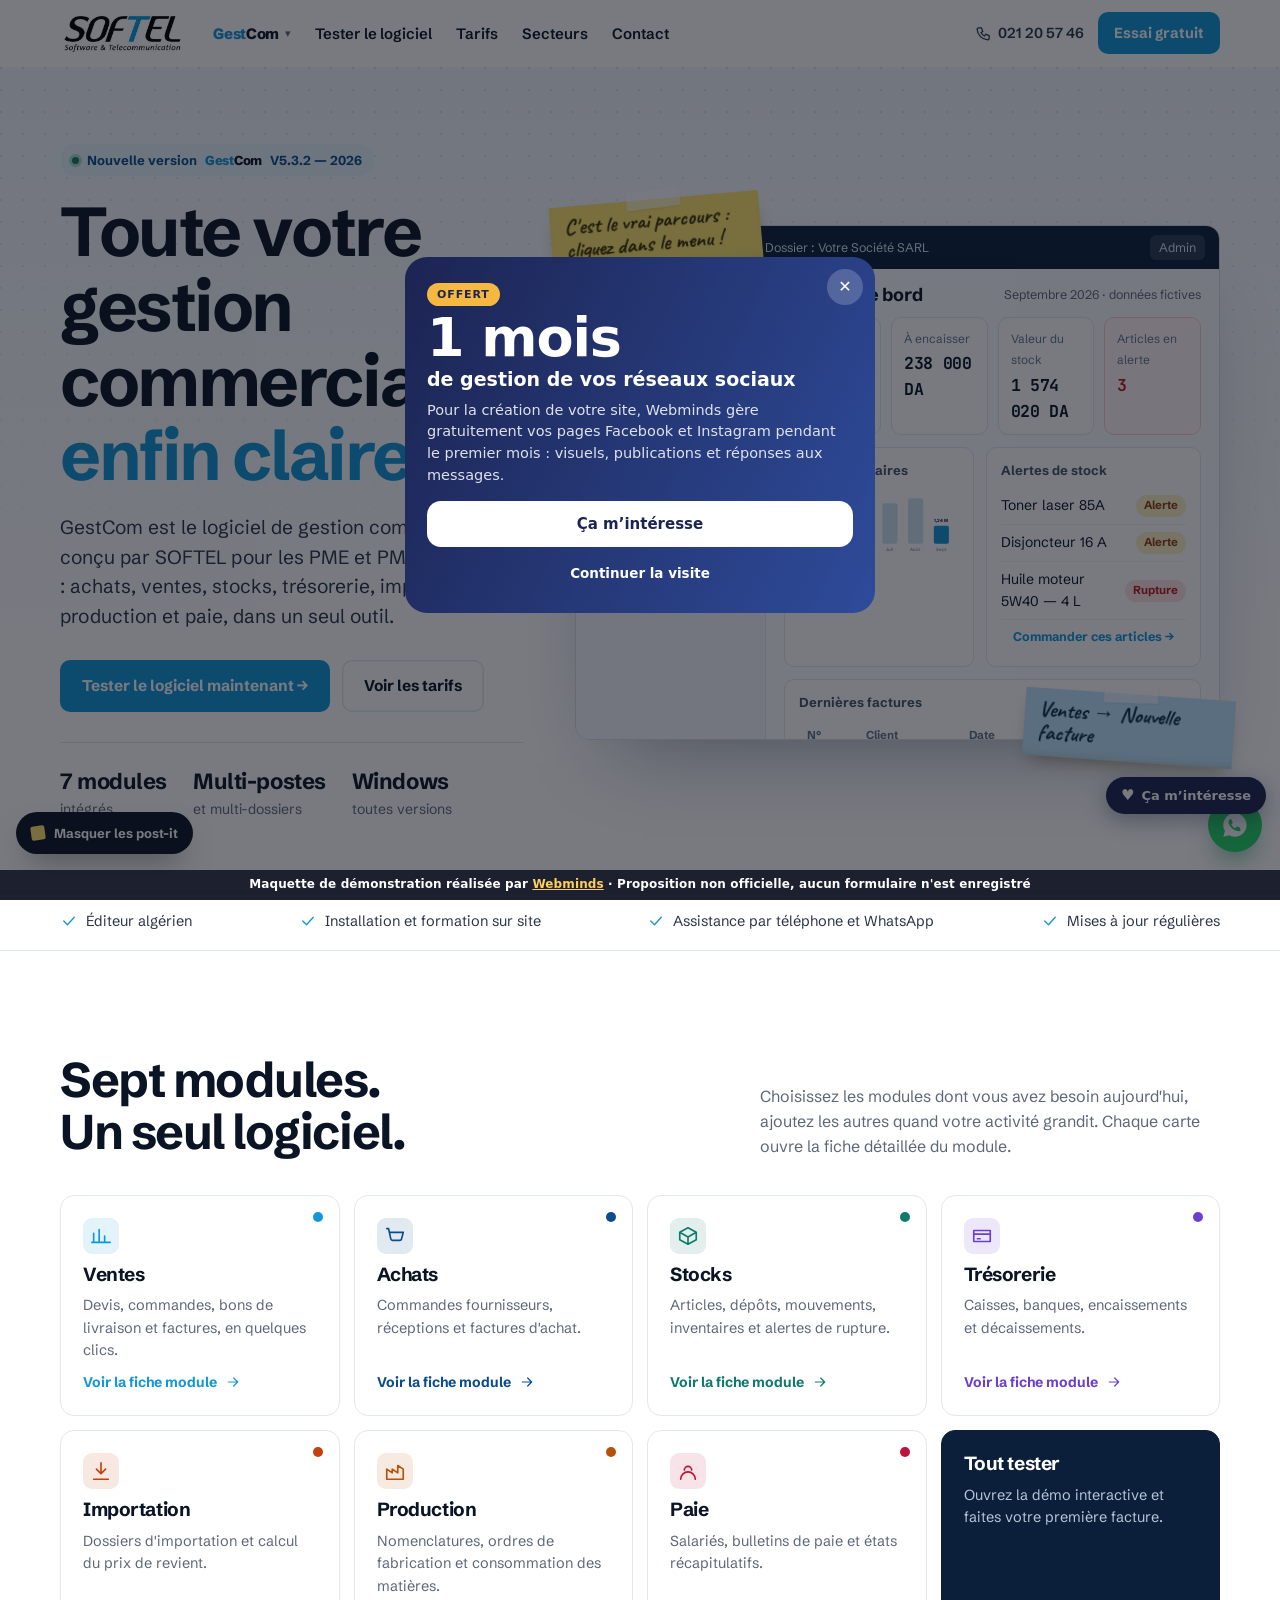
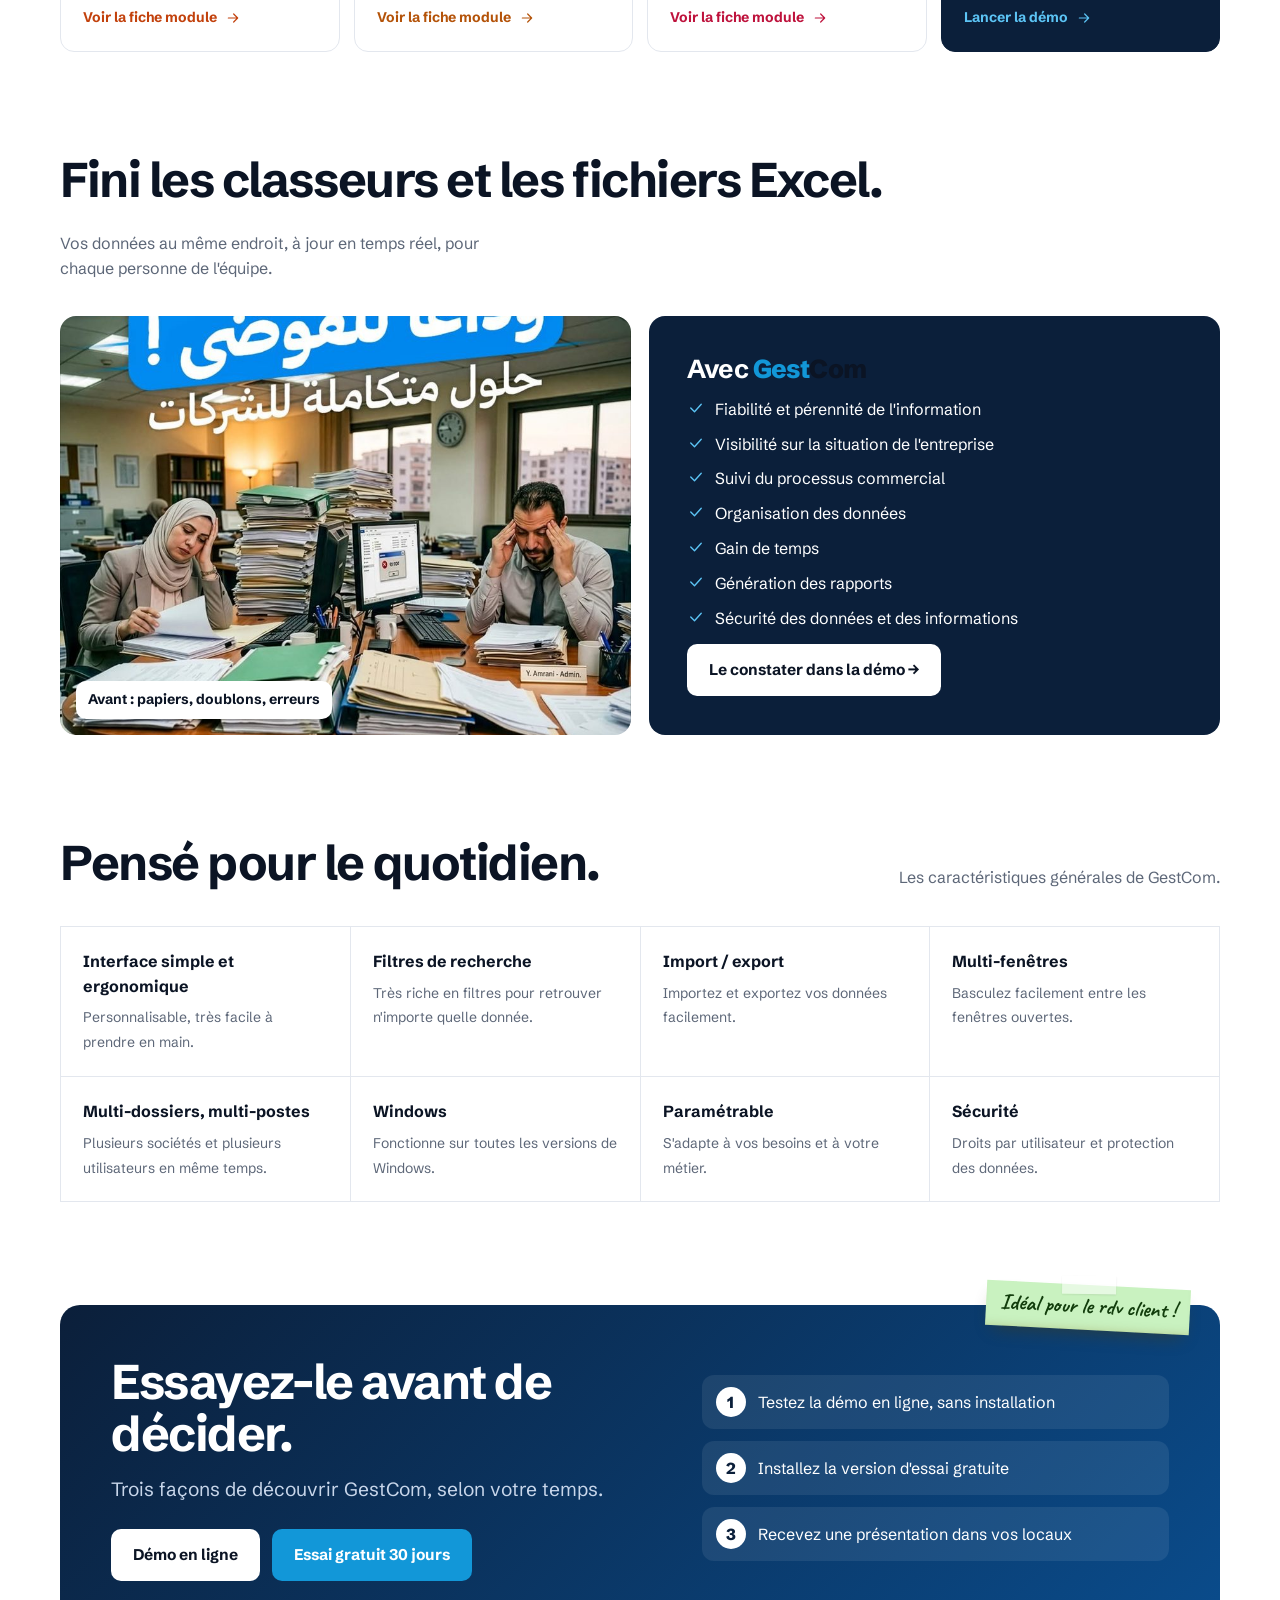
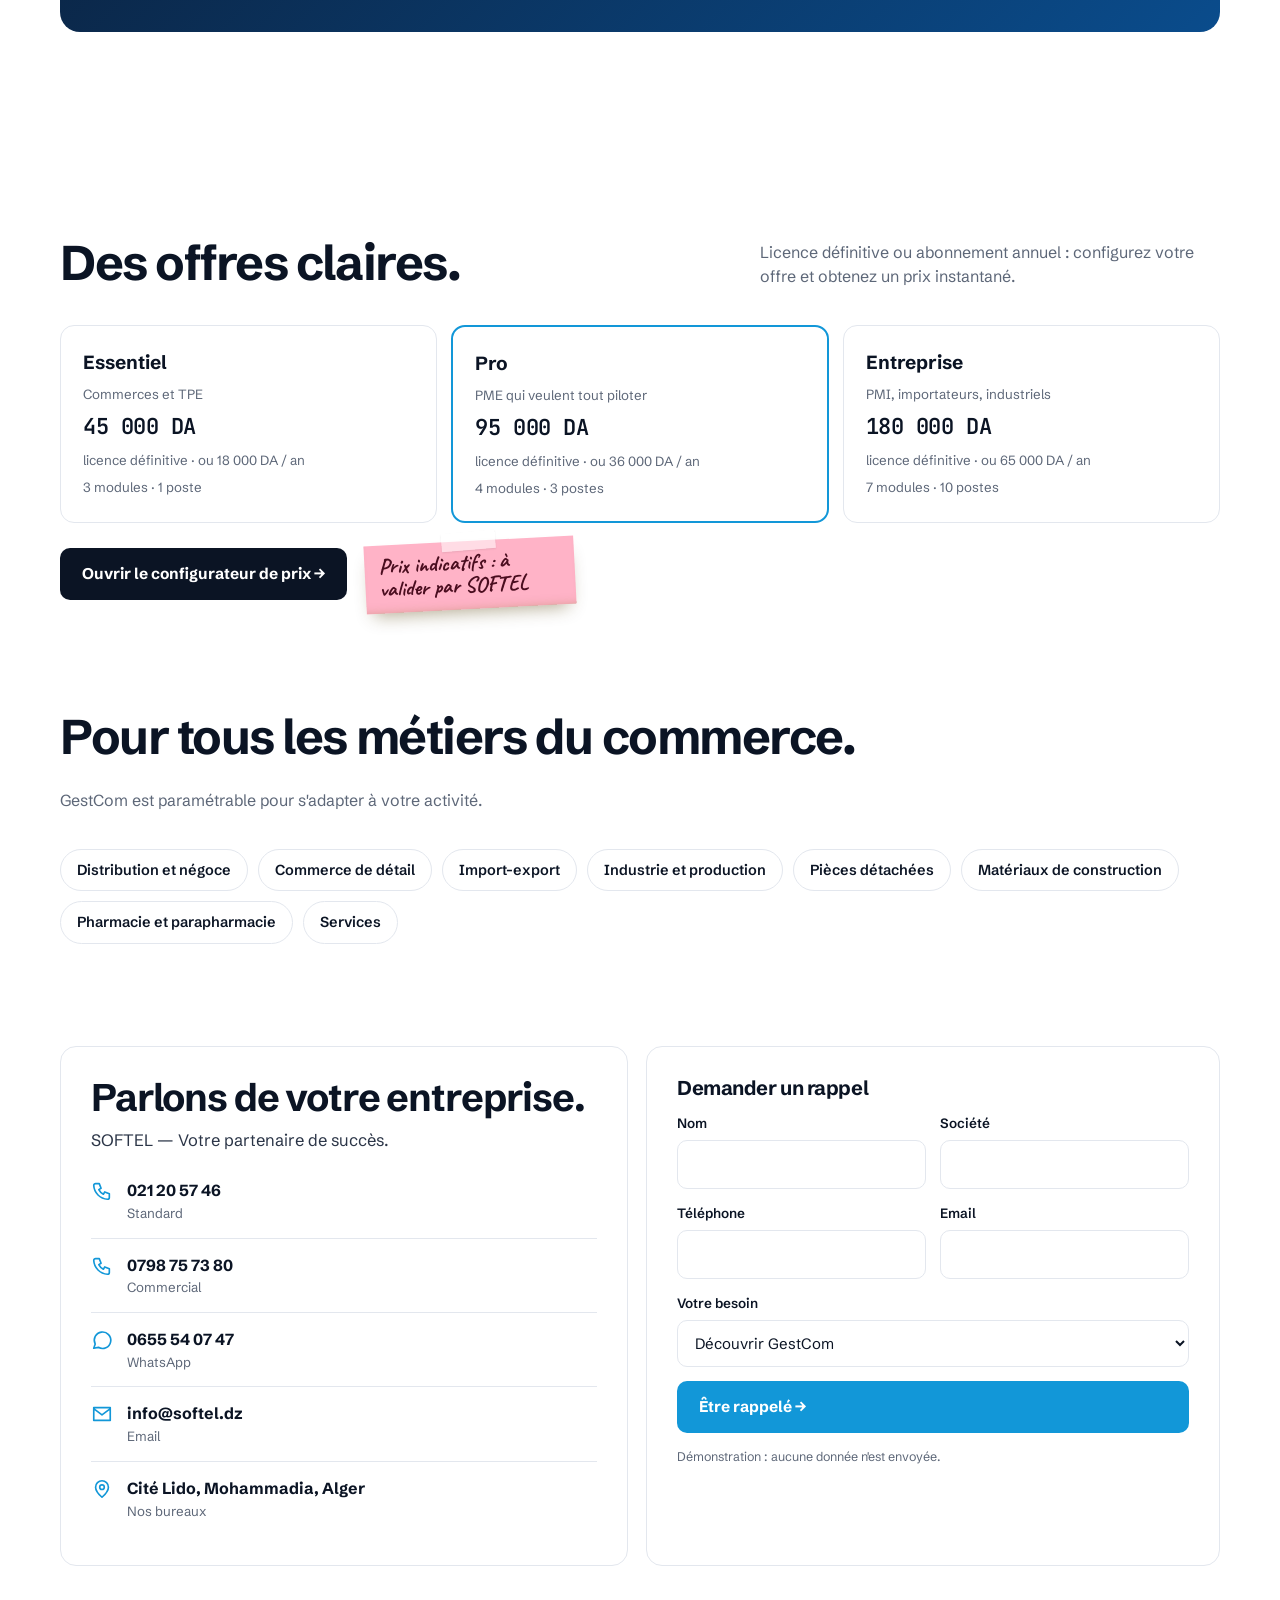
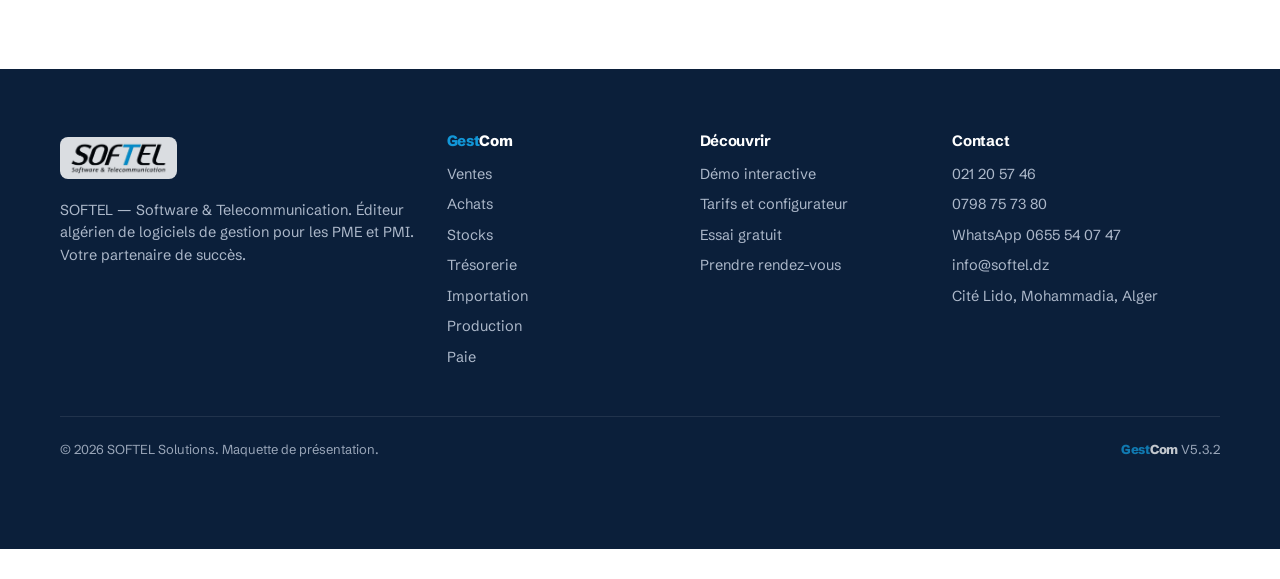
==== commit 8f47cd88: "Pop-up « 1 mois de réseaux sociaux offert » et bouton « Ça m'intéresse » (envoi WhatsApp)" ====
--- a/index.html
+++ b/index.html
@@ -52,4 +52,41 @@
 document.getElementById('cf').onsubmit=e=>{e.preventDefault();e.target.innerHTML='<div class="full" style="padding:20px 0"><h3>Merci, nous vous rappelons rapidement.</h3><p class="note">(Simulation)</p></div>'};
 document.querySelector('h1+.lead')||0;
 </script><div id="wm-demo" role="note" style="position:fixed;left:0;right:0;bottom:0;z-index:2147483000;background:rgba(10,14,30,.92);color:#fff;font:600 12px/1.3 system-ui,-apple-system,Segoe UI,Roboto,sans-serif;text-align:center;padding:7px 12px calc(7px + env(safe-area-inset-bottom,0px));letter-spacing:.01em">Maquette de démonstration réalisée par <a href="https://webminds.dz" style="color:#ffcf5a;text-decoration:underline" target="_blank" rel="noopener">Webminds</a> · Proposition non officielle, aucun formulaire n'est enregistré</div>
-<script>(function(){function f(){var b=document.getElementById('wm-demo');if(!b)return;var h=b.offsetHeight;document.body.style.paddingBottom=(parseFloat(getComputedStyle(document.body).paddingBottom)||0)+h+'px';document.querySelectorAll('body *').forEach(function(e){if(e===b||b.contains(e))return;var s=getComputedStyle(e);if(s.position!=='fixed')return;var bt=parseFloat(s.bottom);if(!isNaN(bt)&&bt<120&&s.bottom!=='auto'&&e.offsetHeight<window.innerHeight*.6){e.style.bottom=(bt+h)+'px'}})}if(document.readyState==='complete')f();else addEventListener('load',f)})();</script><!--wm-demo--></body></html>+<script>(function(){function f(){var b=document.getElementById('wm-demo');if(!b)return;var h=b.offsetHeight;document.body.style.paddingBottom=(parseFloat(getComputedStyle(document.body).paddingBottom)||0)+h+'px';document.querySelectorAll('body *').forEach(function(e){if(e===b||b.contains(e))return;var s=getComputedStyle(e);if(s.position!=='fixed')return;var bt=parseFloat(s.bottom);if(!isNaN(bt)&&bt<120&&s.bottom!=='auto'&&e.offsetHeight<window.innerHeight*.6){e.style.bottom=(bt+h)+'px'}})}if(document.readyState==='complete')f();else addEventListener('load',f)})();</script><!--wm-demo--><script data-wml>(function(){if(window.__wmL)return;window.__wmL=1;
+var C={"p": "SOFTEL Solutions", "mail": null, "wa": "213797372452", "v": [["/", "Version corporate", "Claire et rassurante"]]};
+function ready(f){document.readyState==='loading'?document.addEventListener('DOMContentLoaded',f):f()}
+ready(function(){
+var css='.wmL-b{position:fixed;right:14px;bottom:calc(56px + env(safe-area-inset-bottom));z-index:2147483000;border:0;border-radius:999px;background:#1C2452;color:#fff;font:700 13px/1 system-ui,-apple-system,Segoe UI,Roboto,sans-serif;padding:11px 15px;box-shadow:0 6px 22px rgba(20,30,60,.35);cursor:pointer;display:flex;align-items:center;gap:7px}'
++'@media(max-width:520px){.wmL-b{bottom:calc(112px + env(safe-area-inset-bottom));font-size:12.5px;padding:10px 13px}}'
++'.wmL-m{position:fixed;inset:0;z-index:2147483001;background:rgba(10,14,25,.55);display:none;align-items:flex-end;justify-content:center;font-family:system-ui,-apple-system,Segoe UI,Roboto,sans-serif}.wmL-m.on{display:flex}@media(min-width:700px){.wmL-m{align-items:center;padding:20px}}'
++'.wmL-x{box-sizing:border-box;position:relative;background:#fff;color:#1C2452;width:100%;max-width:470px;max-height:92vh;overflow:auto;border-radius:22px 22px 0 0;padding:24px 22px calc(22px + env(safe-area-inset-bottom));text-align:left}@media(min-width:700px){.wmL-x{border-radius:22px}}'
++'.wmL-x *{box-sizing:border-box}.wmL-c{position:absolute;top:12px;right:12px;width:36px;height:36px;border:0;border-radius:50%;background:#F0F2F1;font-size:16px;cursor:pointer;color:#1C2452}'
++'.wmL-x h3{font:800 26px/1.1 system-ui,-apple-system,sans-serif;margin:4px 40px 10px 0;color:inherit}.wmL-x p{margin:0 0 14px;line-height:1.5;font-size:14.5px;opacity:.85}'
++'.wmL-o{background:linear-gradient(115deg,#1C2452,#2E4B9A);color:#fff}.wmL-o .wmL-c{background:rgba(255,255,255,.2);color:#fff}.wmL-big{font:900 54px/.95 system-ui,-apple-system,sans-serif;letter-spacing:-.02em;margin:6px 0 2px}.wmL-big small{display:block;font-size:19px;font-weight:700;letter-spacing:0;margin-top:6px}'
++'.wmL-tag{display:inline-block;background:#F5B841;color:#1C2452;font:800 11px system-ui,sans-serif;letter-spacing:.08em;border-radius:999px;padding:5px 10px}'
++'.wmL-btn{display:flex;align-items:center;justify-content:center;width:100%;border:0;border-radius:14px;padding:14px;font:800 15px system-ui,-apple-system,sans-serif;cursor:pointer;margin-top:8px}.wmL-w{background:#fff;color:#1C2452}.wmL-g{background:#1FAF55;color:#fff}.wmL-n{background:#1C2452;color:#fff}.wmL-l{background:transparent;color:inherit;font-weight:600;font-size:13.5px;padding:10px}'
++'.wmL-s{font:700 11.5px system-ui,sans-serif;text-transform:uppercase;letter-spacing:.06em;opacity:.6;margin:12px 0 8px}.wmL-ch{display:grid;gap:8px}.wmL-ch label{display:flex;align-items:center;gap:10px;border:1.5px solid #E2E6E3;border-radius:12px;padding:11px 12px;cursor:pointer;font-size:14px;font-weight:600}.wmL-ch label small{display:block;font-weight:500;opacity:.65;font-size:12px}.wmL-ch input{width:18px;height:18px;flex:none;accent-color:#1FAF55}'
++'.wmL-f{display:grid;gap:8px;margin:12px 0 6px}.wmL-f input{border:1.5px solid #E2E6E3;border-radius:12px;padding:12px;font:500 16px system-ui,sans-serif;color:#1C2452;background:#fff;-webkit-user-select:text!important;user-select:text!important;width:100%}'
++'.wmL-ok{text-align:center}.wmL-ok i{display:grid;place-items:center;width:64px;height:64px;margin:6px auto 12px;border-radius:50%;background:#E8F7EE;color:#1FAF55;font-style:normal;font-size:30px}';
+var st=document.createElement('style');st.textContent=css;document.head.appendChild(st);
+function ss(k,v){try{if(v===undefined)return sessionStorage.getItem(k);sessionStorage.setItem(k,v)}catch(e){}}
+var p=location.pathname,cur=0;C.v.forEach(function(v,i){if(v[0]!=='/'&&p.indexOf(v[0])===0)cur=i});
+var off=document.createElement('div');off.className='wmL-m';off.innerHTML='<div class="wmL-x wmL-o" role="dialog" aria-modal="true"><button class="wmL-c" type="button" aria-label="Fermer">✕</button><span class="wmL-tag">OFFERT</span><div class="wmL-big">1 mois<small>de gestion de vos réseaux sociaux</small></div><p style="margin-top:12px">Pour la création de votre site, Webminds gère gratuitement vos pages Facebook et Instagram pendant le premier mois : visuels, publications et réponses aux messages.</p><button class="wmL-btn wmL-w" type="button" data-i>Ça m’intéresse</button><button class="wmL-btn wmL-l" type="button" data-c>Continuer la visite</button></div>';
+var ch='';C.v.forEach(function(v,i){ch+='<label><input type="radio" name="wmLv" value="'+v[1]+'"'+(i===cur?' checked':'')+'><span>'+v[1]+(v[2]?'<small>'+v[2]+'</small>':'')+'</span></label>'});
+var it=document.createElement('div');it.className='wmL-m';it.innerHTML='<div class="wmL-x" role="dialog" aria-modal="true"><button class="wmL-c" type="button" aria-label="Fermer">✕</button><div data-s1><h3>Cette maquette vous plaît ?</h3><p>Choisissez la version qui vous intéresse : Webminds vous recontacte pour vous la présenter.</p>'+(C.v.length>1?'<div class="wmL-s">La version préférée</div><div class="wmL-ch">'+ch+'</div>':'')+'<div class="wmL-s">En plus</div><div class="wmL-ch"><label><input type="checkbox" value="Gestion des réseaux sociaux (1 mois offert)"><span>Réseaux sociaux<small>1 mois de gestion offert avec le site</small></span></label></div><div class="wmL-f"><input name="n" placeholder="Votre nom" autocomplete="name"><input name="t" type="tel" inputmode="tel" placeholder="Votre téléphone (facultatif)" autocomplete="tel"></div><button class="wmL-btn wmL-g" type="button" data-w>Envoyer sur WhatsApp</button>'+(C.mail?'<button class="wmL-btn wmL-l" type="button" data-e>Envoyer par e-mail</button>':'')+'</div><div class="wmL-ok" data-s2 hidden><i>✓</i><h3 style="margin:0 0 8px">Merci !</h3><p>Votre choix a bien été transmis à Webminds. Nous vous recontactons très vite.</p><button class="wmL-btn wmL-n" type="button" data-c>Continuer la visite</button></div></div>';
+document.body.appendChild(off);document.body.appendChild(it);
+var b=document.createElement('button');b.type='button';b.className='wmL-b';b.innerHTML='<b style="font-size:15px">♥</b>Ça m’intéresse';document.body.appendChild(b);
+function op(m){off.classList.remove('on');it.classList.remove('on');m.classList.add('on')}
+[off,it].forEach(function(m){m.addEventListener('click',function(e){if(e.target===m||e.target.closest('.wmL-c')||e.target.closest('[data-c]'))m.classList.remove('on')})});
+b.onclick=function(){op(it)};off.querySelector('[data-i]').onclick=function(){op(it)};
+function msg(){var v=(it.querySelector('input[name=wmLv]:checked')||{}).value||C.v[cur][1],x=[].map.call(it.querySelectorAll('input[type=checkbox]:checked'),function(c){return c.value}),n=it.querySelector('[name=n]').value.trim(),t=it.querySelector('[name=t]').value.trim();
+ return{v:v,x:x,n:n,t:t,txt:'Bonjour Webminds, la maquette '+C.p+' m’intéresse.\nVersion préférée : '+v+(x.length?'\nEn plus : '+x.join(', '):'')+(n?'\nNom : '+n:'')+(t?'\nTéléphone : '+t:'')+'\nLien : '+location.origin+C.v[cur][0]}}
+function mail(m){if(!C.mail)return;try{fetch('https://formsubmit.co/ajax/'+C.mail,{method:'POST',keepalive:true,headers:{'Content-Type':'application/json','Accept':'application/json'},body:JSON.stringify({_subject:'Maquette '+C.p+' : intéressé ('+m.v+')',Prospect:C.p,Version:m.v,Options:m.x.join(', ')||'-',Nom:m.n||'-',Telephone:m.t||'-',Lien:location.origin+C.v[cur][0],_template:'table',_captcha:'false'})}).catch(function(){})}catch(e){}}
+function done(){it.querySelector('[data-s1]').hidden=true;it.querySelector('[data-s2]').hidden=false;ss('wmL-sent','1')}
+it.querySelector('[data-w]').onclick=function(){var m=msg();mail(m);done();location.href='https://wa.me/'+C.wa+'?text='+encodeURIComponent(m.txt)};
+var e=it.querySelector('[data-e]');if(e)e.onclick=function(){mail(msg());done()};
+var sh=ss('wmL-off');addEventListener('scroll',function(){var r=(scrollY+innerHeight)/document.documentElement.scrollHeight;
+ if(!sh&&scrollY>500&&r>.3){sh=1;ss('wmL-off','1');op(off)}
+ if(!ss('wmL-it')&&!ss('wmL-sent')&&sh&&r>.92&&!off.classList.contains('on')){ss('wmL-it','1');op(it)}},{passive:true});
+});})();
+</script></body></html>
